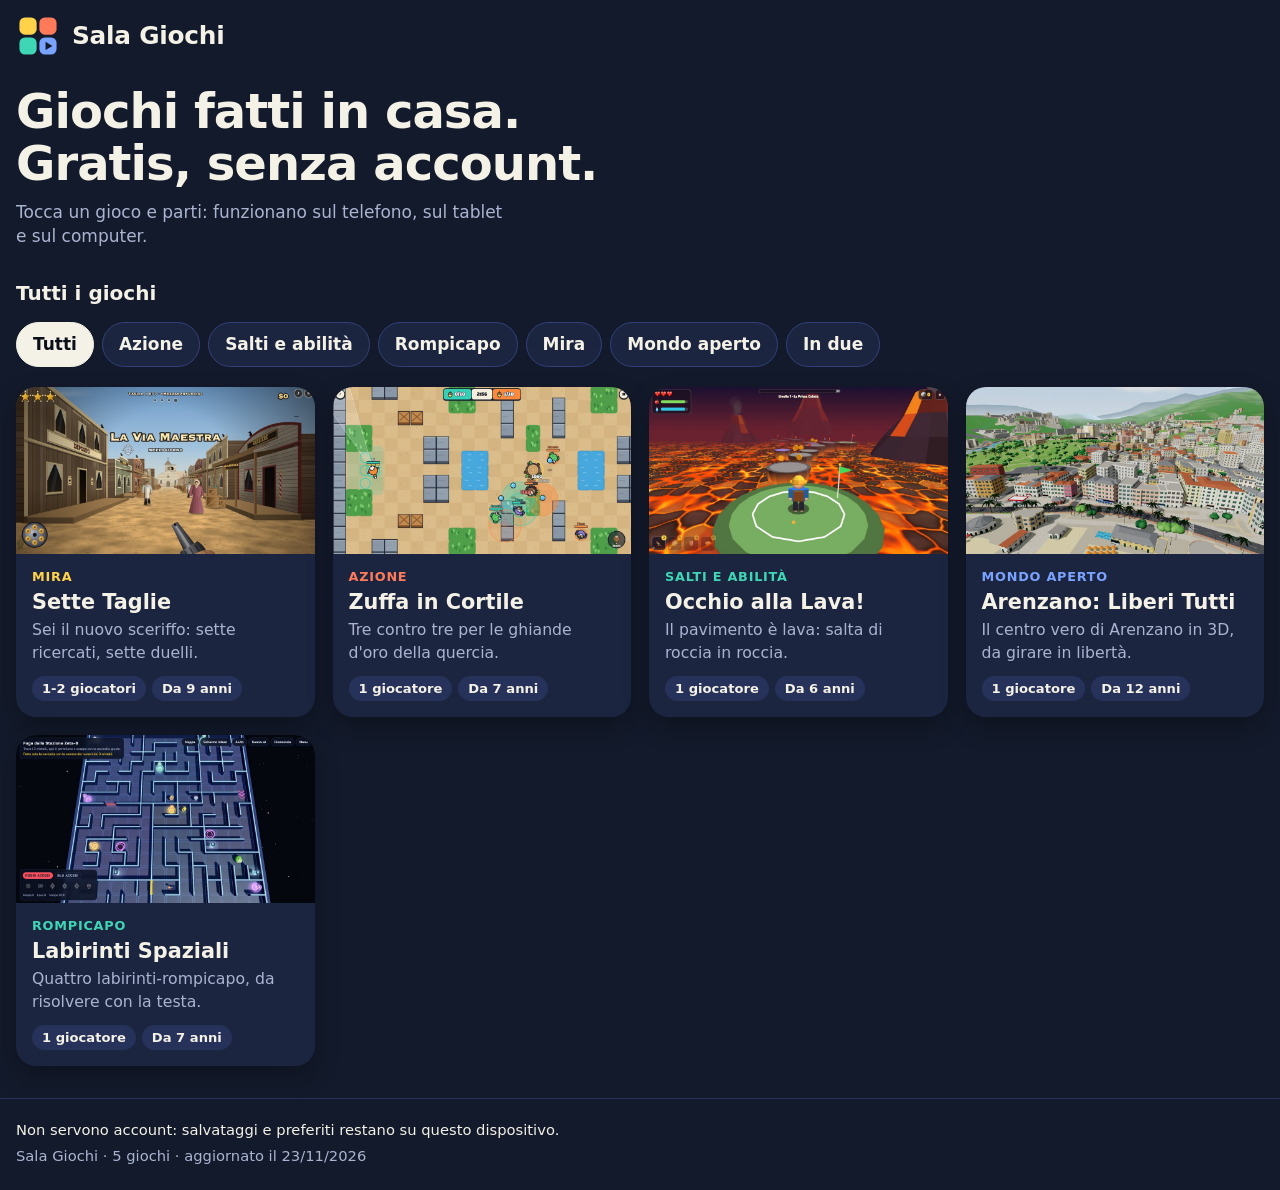
==== index.html @ 69c0499d "Labirinti Spaziali: quarto labirinto, Il Labirinto delle Sei Porte" ====
<!doctype html>
<html lang="it">
<head>
<meta charset="utf-8">
<meta name="viewport" content="width=device-width,initial-scale=1,viewport-fit=cover">
<title>Sala Giochi: giochi gratis da giocare subito</title>
<meta name="description" content="Giochi originali da giocare subito, dal telefono o dal computer. Gratis, senza account e senza scaricare niente.">
<meta name="theme-color" content="#131a2b">
<link rel="manifest" href="app.webmanifest">
<link rel="icon" href="icone/icona.svg" type="image/svg+xml">
<link rel="apple-touch-icon" href="icone/icona-180.png">
<meta name="mobile-web-app-capable" content="yes">
<meta name="apple-mobile-web-app-capable" content="yes">
<meta name="apple-mobile-web-app-title" content="Sala Giochi">
<meta name="apple-mobile-web-app-status-bar-style" content="black-translucent">
<meta property="og:type" content="website">
<meta property="og:title" content="Sala Giochi">
<meta property="og:description" content="Giochi originali da giocare subito, dal telefono o dal computer. Gratis, senza account e senza scaricare niente.">
<meta property="og:url" content="https://ienajd.github.io/sala-giochi/">
<meta property="og:image" content="https://ienajd.github.io/sala-giochi/icone/anteprima.jpg">
<link rel="stylesheet" href="stile.css">
</head>
<body>

<header class="testa">
  <a class="marchio" href="./" aria-label="Sala Giochi, pagina iniziale">
    <svg viewBox="0 0 64 64" width="44" height="44" aria-hidden="true">
      <rect x="5" y="5" width="25" height="25" rx="8" fill="#ffd24a"/>
      <rect x="34" y="5" width="25" height="25" rx="8" fill="#ff7a59"/>
      <rect x="5" y="34" width="25" height="25" rx="8" fill="#3ed6b5"/>
      <rect x="34" y="34" width="25" height="25" rx="8" fill="#7aa2ff"/>
      <path d="M43 40.5v12l10-6z" fill="#131a2b"/>
    </svg>
    <span class="nome">Sala Giochi</span>
  </a>
  <button class="installa" id="installa" type="button" hidden>Installa</button>
</header>

<main>
  <section class="apertura">
    <h1>Giochi fatti in casa. Gratis, senza account.</h1>
    <p>Tocca un gioco e parti: funzionano sul telefono, sul tablet e sul computer.</p>
  </section>

  <aside class="consiglio" id="consiglio-ios" hidden>
    <p><strong>Vuoi l'icona sul telefono?</strong> Tocca <span class="tasto-ios" aria-label="Condividi">
      <svg viewBox="0 0 24 24" width="16" height="16" aria-hidden="true"><path d="M12 3v12M8 7l4-4 4 4M6 11H5a1 1 0 0 0-1 1v8a1 1 0 0 0 1 1h14a1 1 0 0 0 1-1v-8a1 1 0 0 0-1-1h-1" fill="none" stroke="currentColor" stroke-width="2" stroke-linecap="round" stroke-linejoin="round"/></svg>
    </span> e poi «Aggiungi alla schermata Home».</p>
    <button type="button" id="consiglio-chiudi" aria-label="Chiudi il consiglio">✕</button>
  </aside>

  <section class="recenti" id="recenti" hidden aria-labelledby="recenti-tit">
    <h2 id="recenti-tit">Continua a giocare</h2>
    <div class="striscia" id="recenti-lista"></div>
  </section>

  <section aria-labelledby="tutti-tit">
    <h2 id="tutti-tit">Tutti i giochi</h2>
    <div class="filtri" id="filtri" role="group" aria-label="Filtra per tipo di gioco"></div>
    <div class="griglia" id="griglia">
      <a class="carta" href="giochi/sette-taglie/" data-id="sette-taglie" data-cat="mira">
        <span class="cop"><img src="giochi/sette-taglie/copertina.jpg" alt="" width="960" height="540" loading="lazy"><span class="pref" aria-hidden="true"><svg viewBox="0 0 24 24" width="18" height="18"><path fill="currentColor" d="M12 20.5s-7.5-4.6-7.5-10.2A4.3 4.3 0 0 1 12 7.6a4.3 4.3 0 0 1 7.5 2.7c0 5.6-7.5 10.2-7.5 10.2z"/></svg></span></span>
        <span class="corpo"><span class="cat">Mira</span><strong class="tit">Sette Taglie</strong><span class="breve">Sei il nuovo sceriffo: sette ricercati, sette duelli.</span><span class="segni"><span>1-2 giocatori</span><span>Da 9 anni</span></span></span>
      </a>
      <a class="carta" href="giochi/zuffa-in-cortile/" data-id="zuffa-in-cortile" data-cat="azione">
        <span class="cop"><img src="giochi/zuffa-in-cortile/copertina.jpg" alt="" width="960" height="540" loading="lazy"><span class="pref" aria-hidden="true"><svg viewBox="0 0 24 24" width="18" height="18"><path fill="currentColor" d="M12 20.5s-7.5-4.6-7.5-10.2A4.3 4.3 0 0 1 12 7.6a4.3 4.3 0 0 1 7.5 2.7c0 5.6-7.5 10.2-7.5 10.2z"/></svg></span></span>
        <span class="corpo"><span class="cat">Azione</span><strong class="tit">Zuffa in Cortile</strong><span class="breve">Tre contro tre per le ghiande d&#x27;oro della quercia.</span><span class="segni"><span>1 giocatore</span><span>Da 7 anni</span></span></span>
      </a>
      <a class="carta" href="giochi/occhio-alla-lava/" data-id="occhio-alla-lava" data-cat="abilita">
        <span class="cop"><img src="giochi/occhio-alla-lava/copertina.jpg" alt="" width="960" height="540" loading="lazy"><span class="pref" aria-hidden="true"><svg viewBox="0 0 24 24" width="18" height="18"><path fill="currentColor" d="M12 20.5s-7.5-4.6-7.5-10.2A4.3 4.3 0 0 1 12 7.6a4.3 4.3 0 0 1 7.5 2.7c0 5.6-7.5 10.2-7.5 10.2z"/></svg></span></span>
        <span class="corpo"><span class="cat">Salti e abilità</span><strong class="tit">Occhio alla Lava!</strong><span class="breve">Il pavimento è lava: salta di roccia in roccia.</span><span class="segni"><span>1 giocatore</span><span>Da 6 anni</span></span></span>
      </a>
      <a class="carta" href="giochi/arenzano-liberi-tutti/" data-id="arenzano-liberi-tutti" data-cat="mondo-aperto">
        <span class="cop"><img src="giochi/arenzano-liberi-tutti/copertina.jpg" alt="" width="960" height="540" loading="lazy"><span class="pref" aria-hidden="true"><svg viewBox="0 0 24 24" width="18" height="18"><path fill="currentColor" d="M12 20.5s-7.5-4.6-7.5-10.2A4.3 4.3 0 0 1 12 7.6a4.3 4.3 0 0 1 7.5 2.7c0 5.6-7.5 10.2-7.5 10.2z"/></svg></span></span>
        <span class="corpo"><span class="cat">Mondo aperto</span><strong class="tit">Arenzano: Liberi Tutti</strong><span class="breve">Il centro vero di Arenzano in 3D, da girare in libertà.</span><span class="segni"><span>1 giocatore</span><span>Da 12 anni</span></span></span>
      </a>
      <a class="carta" href="giochi/labirinti-spaziali/" data-id="labirinti-spaziali" data-cat="rompicapo">
        <span class="cop"><img src="giochi/labirinti-spaziali/copertina.jpg" alt="" width="960" height="540" loading="lazy"><span class="pref" aria-hidden="true"><svg viewBox="0 0 24 24" width="18" height="18"><path fill="currentColor" d="M12 20.5s-7.5-4.6-7.5-10.2A4.3 4.3 0 0 1 12 7.6a4.3 4.3 0 0 1 7.5 2.7c0 5.6-7.5 10.2-7.5 10.2z"/></svg></span></span>
        <span class="corpo"><span class="cat">Rompicapo</span><strong class="tit">Labirinti Spaziali</strong><span class="breve">Quattro labirinti-rompicapo, da risolvere con la testa.</span><span class="segni"><span>1 giocatore</span><span>Da 7 anni</span></span></span>
      </a>
    </div>
    <p class="vuoto" id="vuoto" hidden>Qui non c'è ancora niente. Prova un altro tipo di gioco.</p>
  </section>
</main>

<footer class="piede">
  <p>Non servono account: salvataggi e preferiti restano su questo dispositivo.</p>
  <p class="tenue">Sala Giochi · 5 giochi · aggiornato il 23/11/2026</p>
</footer>

<dialog class="scheda" id="scheda" aria-labelledby="s-tit">
  <div class="s-cop">
    <img id="s-img" alt="" width="960" height="540">
    <button type="button" class="s-chiudi" id="s-chiudi" aria-label="Chiudi">✕</button>
  </div>
  <div class="s-corpo">
    <p class="cat" id="s-cat"></p>
    <h2 id="s-tit"></h2>
    <ul class="segni" id="s-segni"></ul>
    <p id="s-desc"></p>
    <h3>Come si gioca</h3>
    <ol id="s-come"></ol>
    <p class="nota" id="s-nota" hidden></p>
  </div>
  <div class="s-azioni">
    <a class="gioca" id="s-gioca" href="#">Gioca</a>
    <button type="button" class="tondo" id="s-cuore" aria-pressed="false" aria-label="Aggiungi ai preferiti">
      <svg viewBox="0 0 24 24" width="24" height="24" aria-hidden="true"><path d="M12 20.5s-7.5-4.6-7.5-10.2A4.3 4.3 0 0 1 12 7.6a4.3 4.3 0 0 1 7.5 2.7c0 5.6-7.5 10.2-7.5 10.2z" stroke="currentColor" stroke-width="2" stroke-linejoin="round"/></svg>
    </button>
    <button type="button" class="tondo" id="s-condividi" aria-label="Condividi il gioco">
      <svg viewBox="0 0 24 24" width="24" height="24" aria-hidden="true"><path d="M12 3v12M8 7l4-4 4 4M6 11H5a1 1 0 0 0-1 1v8a1 1 0 0 0 1 1h14a1 1 0 0 0 1-1v-8a1 1 0 0 0-1-1h-1" fill="none" stroke="currentColor" stroke-width="2" stroke-linecap="round" stroke-linejoin="round"/></svg>
    </button>
  </div>
</dialog>

<div class="avviso" id="avviso" role="status" hidden></div>

<script id="dati" type="application/json">{"categorie": [{"id": "azione", "nome": "Azione"}, {"id": "abilita", "nome": "Salti e abilità"}, {"id": "rompicapo", "nome": "Rompicapo"}, {"id": "mira", "nome": "Mira"}, {"id": "mondo-aperto", "nome": "Mondo aperto"}], "giochi": [{"id": "sette-taglie", "titolo": "Sette Taglie", "categoria": "mira", "categoriaNome": "Mira", "breve": "Sei il nuovo sceriffo: sette ricercati, sette duelli.", "descrizione": "Sei il nuovo sceriffo di Valpolvere. Sette ricercati in sette posti diversi: la via maestra, il saloon, il camposanto, la banca, un treno in corsa, la miniera e il paese sotto il temporale. In fondo a ogni via c'è il duello, e ogni ricercato ha il suo trucco. Con le taglie fai la spesa all'emporio.", "come": ["Mira e spara: nel tamburo ci sono sei colpi, poi si ricarica.", "Il cerchio sopra un bandito è il tempo che gli resta per spararti.", "Mani alzate vuol dire cittadino: non sparare.", "Nel duello aspetta la campana. Se colpisci la mano con la pistola lo prendi vivo e incassi la taglia intera."], "segni": ["1-2 giocatori", "Da 9 anni", "Sfida a due sullo stesso telefono", "Telefono in orizzontale", "Tocco", "Mouse"], "nota": "", "inDue": true, "pagina": "giochi/sette-taglie/", "copertina": "giochi/sette-taglie/copertina.jpg"}, {"id": "zuffa-in-cortile", "titolo": "Zuffa in Cortile", "categoria": "azione", "categoriaNome": "Azione", "breve": "Tre contro tre per le ghiande d'oro della quercia.", "descrizione": "Scegli tra volpe, riccio, rana e gufo e scendi in cortile. La quercia al centro sputa ghiande d'oro: vince la squadra che ne tiene 10 per 15 secondi. Chi va al tappeto le perde tutte.", "come": ["Raccogli le ghiande d'oro e resta in piedi: se vai al tappeto le perdi tutte.", "Hai tre colpi che si ricaricano e una mossa speciale.", "Nell'erba alta gli avversari non ti vedono."], "segni": ["1 giocatore", "Da 7 anni", "Tocco", "Tastiera e mouse"], "nota": "", "inDue": false, "pagina": "giochi/zuffa-in-cortile/", "copertina": "giochi/zuffa-in-cortile/copertina.jpg"}, {"id": "occhio-alla-lava", "titolo": "Occhio alla Lava!", "categoria": "abilita", "categoriaNome": "Salti e abilità", "breve": "Il pavimento è lava: salta di roccia in roccia.", "descrizione": "Il pavimento è lava e l'unica strada sono le rocce: ferme, mobili e che franano. Schiva i vulcani che eruttano, trova la chiave, apri la cassaforte e raggiungi il portone del livello dopo. Con le monete fai la spesa in bottega: molle, scudo, calamita, cappelli.", "come": ["Salta sulle rocce senza toccare la lava: hai 3 cuori.", "Mangia e bevi lungo la strada per non restare senza forze.", "Prendi la chiave, apri la cassaforte e arriva al portone.", "Un anello ti mostra dove atterri: bianco sulla roccia, rosso sulla lava."], "segni": ["1 giocatore", "Da 6 anni", "Tocco", "Tastiera"], "nota": "", "inDue": false, "pagina": "giochi/occhio-alla-lava/", "copertina": "giochi/occhio-alla-lava/copertina.jpg"}, {"id": "arenzano-liberi-tutti", "titolo": "Arenzano: Liberi Tutti", "categoria": "mondo-aperto", "categoriaNome": "Mondo aperto", "breve": "Il centro vero di Arenzano in 3D, da girare in libertà.", "descrizione": "Un gioco di strada nel centro vero di Arenzano: palazzi, vie con il loro nome, negozi, stazione, lungomare e porto presi da dati reali. Passeggi, compri, ti alleni in palestra, fai consegne. Oppure ti metti nei guai e scappi dai carabinieri. In treno si va a Cogoleto e a Genova.", "come": ["Gira per la città a piedi, in auto o in scooter.", "Entra nei negozi e nei luoghi con l'insegna per vedere cosa si può fare.", "Se ti metti nei guai salgono le stelle e arrivano i carabinieri.", "Lo scopo, per chi ne vuole uno: comprare casa in agenzia."], "segni": ["1 giocatore", "Da 12 anni", "Telefono in orizzontale", "Tocco", "Tastiera e mouse"], "nota": "Grafica in 3D: serve un telefono, un tablet o un computer recente e la connessione al primo avvio.", "inDue": false, "pagina": "giochi/arenzano-liberi-tutti/", "copertina": "giochi/arenzano-liberi-tutti/copertina.jpg"}, {"id": "labirinti-spaziali", "titolo": "Labirinti Spaziali", "categoria": "rompicapo", "categoriaNome": "Rompicapo", "breve": "Quattro labirinti-rompicapo, da risolvere con la testa.", "descrizione": "Tre missioni nello spazio in 3D (la fuga dalla Stazione Zeta-8, il pianeta ghiacciato Kryos e il Labirinto del Tempo) e un quarto labirinto disegnato a matita su un foglio: il Labirinto delle Sei Porte. Non basta trovare l'uscita: ci sono teletrasporti, leve, laser, laghi di ghiaccio su cui si scivola, cabine che portano nel passato e nel futuro, porte che si aprono con un indovinello, gallerie e portali. Ogni labirinto ha il suo enigma.", "come": ["Muoviti nel labirinto e raccogli quello che trovi: finisce nello zaino.", "Usa teletrasporti, leve e cabine del tempo quando ci sei sopra.", "Nel Labirinto delle Sei Porte spingi contro una porta: ti fa un indovinello.", "Guarda la mappa per capire dove sei e cosa ti manca.", "Leggi bene gli indizi: servono per l'enigma di ogni labirinto."], "segni": ["1 giocatore", "Da 7 anni", "Tocco", "Tastiera"], "nota": "", "inDue": false, "pagina": "giochi/labirinti-spaziali/", "copertina": "giochi/labirinti-spaziali/copertina.jpg"}]}</script>
<script src="catalogo.js" defer></script>
</body>
</html>
---- stile.css ----
/* Catalogo dei giochi. Una colonna sul telefono, fino a quattro sul computer.
   I colori stanno tutti qui sotto: per cambiare aspetto basta toccare queste righe. */
:root{
  --sfondo:#131a2b; --piano:#1c2540; --piano2:#27325a; --bordo:#33407a;
  --testo:#f4f1e6; --tenue:#aab4d1; --inchiostro:#0b0f1a;
  --giallo:#ffd24a; --corallo:#ff7a59; --menta:#3ed6b5; --azzurro:#7aa2ff;
  --tondo:ui-rounded,"SF Pro Rounded","Arial Rounded MT Bold","Nunito",system-ui,-apple-system,"Segoe UI",Roboto,sans-serif;
  --lato:max(16px,env(safe-area-inset-left,0px));
  --latod:max(16px,env(safe-area-inset-right,0px));
  color-scheme:dark;
}
*{box-sizing:border-box}
[hidden]{display:none!important}
html{-webkit-text-size-adjust:100%}
body{margin:0;background:var(--sfondo);color:var(--testo);font-family:var(--tondo);font-size:17px;line-height:1.45;
  -webkit-tap-highlight-color:transparent;min-height:100vh;min-height:100dvh;display:flex;flex-direction:column}
main{flex:1;width:100%;max-width:1320px;margin:0 auto;padding:0 var(--latod) 32px var(--lato)}
h1,h2,h3,p{margin:0}
a{color:inherit}
button{font:inherit;color:inherit;cursor:pointer}
:focus-visible{outline:3px solid var(--giallo);outline-offset:3px}

/* ---------- testata ---------- */
.testa{display:flex;align-items:center;justify-content:space-between;gap:12px;width:100%;max-width:1320px;margin:0 auto;
  padding:calc(env(safe-area-inset-top,0px) + 14px) var(--latod) 10px var(--lato)}
.marchio{display:flex;align-items:center;gap:12px;text-decoration:none;min-width:0}
.marchio svg{flex:none}
.nome{font-size:1.55rem;font-weight:900;letter-spacing:-.01em;white-space:nowrap;overflow:hidden;text-overflow:ellipsis}
.installa{flex:none;border:0;border-radius:999px;background:var(--giallo);color:var(--inchiostro);font-weight:800;padding:10px 18px;min-height:44px}

.apertura{padding:18px 0 22px}
.apertura h1{font-size:clamp(1.7rem,6.4vw,3rem);font-weight:900;line-height:1.08;letter-spacing:-.02em;max-width:18ch;text-wrap:balance}
.apertura p{margin-top:10px;color:var(--tenue);max-width:46ch}

h2{font-size:1.25rem;font-weight:900;margin:8px 0 12px}

/* ---------- consiglio per l'iPhone ---------- */
.consiglio{display:flex;align-items:flex-start;gap:10px;background:var(--piano);border:1px solid var(--bordo);border-radius:16px;padding:12px 12px 12px 16px;margin-bottom:20px}
.consiglio p{flex:1;font-size:.95rem}
.consiglio button{flex:none;border:0;background:none;color:var(--tenue);width:36px;height:36px;border-radius:50%;font-size:1rem}
.tasto-ios{display:inline-flex;vertical-align:-3px;color:var(--azzurro)}

/* ---------- continua a giocare ---------- */
.recenti{margin-bottom:22px}
.striscia{display:flex;gap:12px;overflow-x:auto;scroll-snap-type:x proximity;padding-bottom:6px;margin:0 calc(-1*var(--latod)) 0 calc(-1*var(--lato));padding-left:var(--lato);padding-right:var(--latod);scrollbar-width:none}
.striscia::-webkit-scrollbar{display:none}
.mini{flex:none;width:168px;scroll-snap-align:start;text-decoration:none;display:flex;flex-direction:column;gap:6px}
.mini img{width:100%;height:auto;aspect-ratio:16/9;object-fit:cover;border-radius:12px;background:var(--piano2);display:block}
.mini span{font-weight:800;font-size:.95rem;line-height:1.2}

/* ---------- filtri ---------- */
.filtri{display:flex;gap:8px;overflow-x:auto;margin:0 calc(-1*var(--latod)) 16px calc(-1*var(--lato));padding:2px var(--latod) 4px var(--lato);scrollbar-width:none}
.filtri::-webkit-scrollbar{display:none}
.filtri button{flex:none;border:1px solid var(--bordo);background:var(--piano);border-radius:999px;padding:9px 16px;min-height:42px;font-weight:700;white-space:nowrap}
.filtri button[aria-pressed="true"]{background:var(--testo);border-color:var(--testo);color:var(--inchiostro)}

/* ---------- griglia dei giochi ---------- */
.griglia{display:grid;gap:18px;grid-template-columns:repeat(auto-fill,minmax(min(100%,290px),1fr))}
.carta{display:flex;flex-direction:column;text-decoration:none;background:var(--piano);border-radius:20px;overflow:hidden;
  box-shadow:0 2px 0 rgba(255,255,255,.04) inset,0 10px 24px rgba(0,0,0,.28);transition:transform .15s ease,box-shadow .15s ease}
.carta:active{transform:scale(.985)}
@media (hover:hover){.carta:hover{transform:translateY(-4px);box-shadow:0 2px 0 rgba(255,255,255,.06) inset,0 18px 34px rgba(0,0,0,.4)}}
.cop{position:relative;display:block;background:var(--piano2)}
.cop img{display:block;width:100%;height:auto;aspect-ratio:16/9;object-fit:cover}
.nuovo{position:absolute;left:12px;top:12px;background:var(--giallo);color:var(--inchiostro);font-weight:900;font-size:.78rem;letter-spacing:.04em;text-transform:uppercase;border-radius:999px;padding:4px 10px}
.pref{position:absolute;right:12px;top:12px;width:32px;height:32px;border-radius:50%;background:rgba(11,15,26,.72);color:var(--corallo);display:none;align-items:center;justify-content:center}
.carta.preferito .pref{display:flex}
.corpo{display:flex;flex-direction:column;gap:4px;padding:14px 16px 16px}
.cat{font-size:.8rem;font-weight:800;letter-spacing:.06em;text-transform:uppercase;color:var(--menta)}
.carta[data-cat="azione"] .cat,.scheda[data-cat="azione"] .cat{color:var(--corallo)}
.carta[data-cat="mira"] .cat,.scheda[data-cat="mira"] .cat{color:var(--giallo)}
.carta[data-cat="mondo-aperto"] .cat,.scheda[data-cat="mondo-aperto"] .cat{color:var(--azzurro)}
.tit{font-size:1.3rem;font-weight:900;line-height:1.15}
.breve{color:var(--tenue);font-size:.98rem}
.segni{display:flex;flex-wrap:wrap;gap:6px;margin:8px 0 0;padding:0;list-style:none}
.segni>*{background:var(--piano2);border-radius:999px;padding:3px 10px;font-size:.82rem;font-weight:700;color:var(--testo)}
.vuoto{color:var(--tenue);padding:28px 0}

/* ---------- piede ---------- */
.piede{width:100%;max-width:1320px;margin:0 auto;padding:20px var(--latod) calc(env(safe-area-inset-bottom,0px) + 24px) var(--lato);border-top:1px solid var(--piano2);font-size:.92rem}
.tenue{color:var(--tenue)}
.piede .tenue{margin-top:4px}

/* ---------- scheda del gioco: sale dal basso sul telefono, al centro sul computer ---------- */
.scheda{border:0;padding:0;background:var(--piano);color:var(--testo);width:100%;max-width:100%;margin:auto 0 0;
  border-radius:24px 24px 0 0;max-height:92vh;max-height:92dvh;overflow:hidden;flex-direction:column}
.scheda[open]{display:flex;animation:sale .22s ease}
.scheda::backdrop{background:rgba(6,9,18,.72)}
@keyframes sale{from{transform:translateY(40px);opacity:0}to{transform:none;opacity:1}}
.s-cop{position:relative;flex:none;background:var(--piano2)}
.s-cop img{display:block;width:100%;height:auto;aspect-ratio:16/9;object-fit:cover;max-height:38vh}
.s-chiudi{position:absolute;right:12px;top:12px;width:44px;height:44px;border-radius:50%;border:0;background:rgba(11,15,26,.78);color:#fff;font-size:1.1rem}
.s-corpo{flex:1;overflow-y:auto;-webkit-overflow-scrolling:touch;padding:18px var(--latod) 8px var(--lato);overscroll-behavior:contain}
.s-corpo h2{font-size:1.7rem;margin:2px 0 0;line-height:1.1}
.s-corpo .segni{margin:10px 0 14px}
.s-corpo h3{font-size:1.02rem;font-weight:900;margin:18px 0 6px}
.s-corpo ol{margin:0;padding-left:1.3em;display:flex;flex-direction:column;gap:6px}
.nota{margin-top:16px;background:var(--piano2);border-radius:12px;padding:10px 14px;font-size:.93rem}
.s-azioni{flex:none;display:flex;gap:10px;align-items:center;padding:12px var(--latod) calc(env(safe-area-inset-bottom,0px) + 14px) var(--lato);border-top:1px solid var(--piano2)}
.gioca{flex:1;display:flex;align-items:center;justify-content:center;min-height:56px;border-radius:16px;background:var(--giallo);color:var(--inchiostro);
  font-weight:900;font-size:1.25rem;text-decoration:none;box-shadow:0 4px 0 #b88f1c}
.gioca:active{transform:translateY(3px);box-shadow:0 1px 0 #b88f1c}
.tondo{flex:none;width:56px;height:56px;border-radius:16px;border:1px solid var(--bordo);background:var(--piano2);display:flex;align-items:center;justify-content:center}
.tondo svg path{fill:none}
#s-cuore[aria-pressed="true"]{color:var(--corallo);border-color:var(--corallo)}
#s-cuore[aria-pressed="true"] svg path{fill:currentColor}

@media (min-width:720px){
  .scheda{margin:auto;max-width:640px;border-radius:24px;max-height:min(88vh,860px)}
  .s-corpo{padding-left:24px;padding-right:24px}
  .s-azioni{padding:14px 24px 18px}
}
/* telefono in orizzontale: copertina a sinistra, testo a destra, per non perdere metà schermo in altezza */
@media (max-height:480px) and (orientation:landscape){
  .scheda{width:100%;max-width:100%;height:100vh;height:100dvh;max-height:none;margin:0;border-radius:0;display:none;grid-template-columns:42% 1fr;grid-template-rows:1fr auto}
  .scheda[open]{display:grid}
  .s-cop{grid-row:1/3}
  .s-cop img{height:100%;max-height:none;aspect-ratio:auto}
  .s-chiudi{left:max(12px,env(safe-area-inset-left,0px));right:auto}
  .s-azioni{padding-bottom:calc(env(safe-area-inset-bottom,0px) + 10px)}
}

/* ---------- avviso breve in basso ---------- */
.avviso{position:fixed;left:50%;bottom:calc(env(safe-area-inset-bottom,0px) + 20px);transform:translateX(-50%);background:var(--testo);color:var(--inchiostro);
  font-weight:800;border-radius:999px;padding:10px 18px;z-index:10;box-shadow:0 8px 24px rgba(0,0,0,.4);max-width:calc(100% - 32px);text-align:center}

@media (prefers-reduced-motion:reduce){
  .carta,.gioca{transition:none}
  .scheda[open]{animation:none}
}
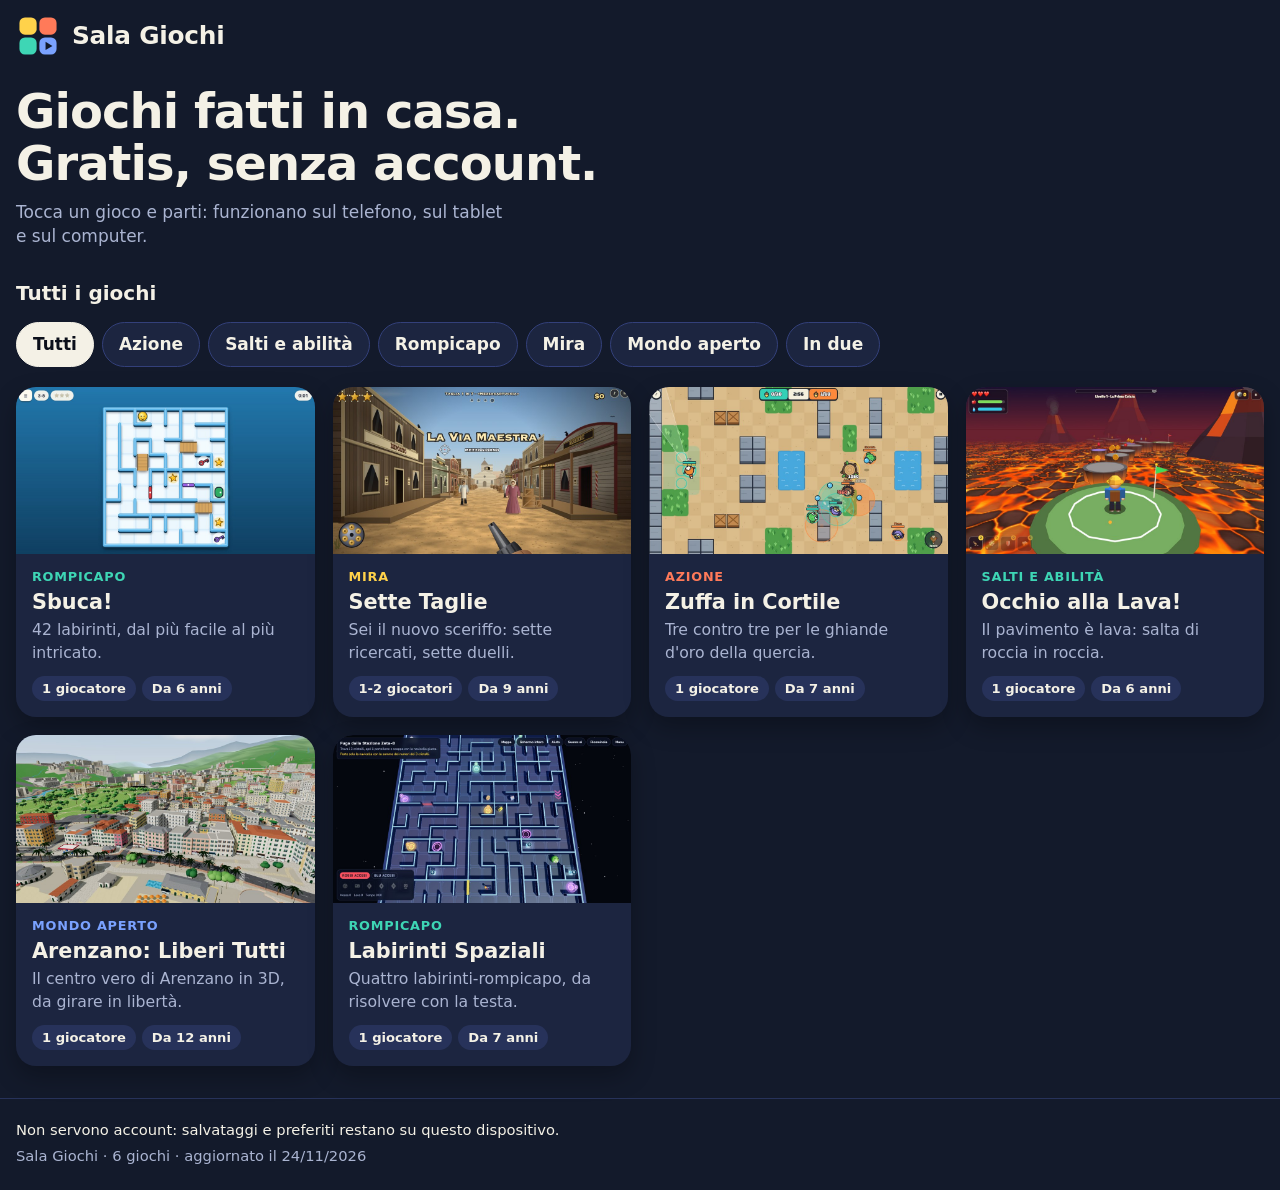
==== commit c8cf635a: "Nuovo gioco: Sbuca!" ====
--- a/index.html
+++ b/index.html
@@ -58,6 +58,10 @@
     <h2 id="tutti-tit">Tutti i giochi</h2>
     <div class="filtri" id="filtri" role="group" aria-label="Filtra per tipo di gioco"></div>
     <div class="griglia" id="griglia">
+      <a class="carta" href="giochi/sbuca/" data-id="sbuca" data-cat="rompicapo">
+        <span class="cop"><img src="giochi/sbuca/copertina.jpg" alt="" width="960" height="540" loading="lazy"><span class="pref" aria-hidden="true"><svg viewBox="0 0 24 24" width="18" height="18"><path fill="currentColor" d="M12 20.5s-7.5-4.6-7.5-10.2A4.3 4.3 0 0 1 12 7.6a4.3 4.3 0 0 1 7.5 2.7c0 5.6-7.5 10.2-7.5 10.2z"/></svg></span></span>
+        <span class="corpo"><span class="cat">Rompicapo</span><strong class="tit">Sbuca!</strong><span class="breve">42 labirinti, dal più facile al più intricato.</span><span class="segni"><span>1 giocatore</span><span>Da 6 anni</span></span></span>
+      </a>
       <a class="carta" href="giochi/sette-taglie/" data-id="sette-taglie" data-cat="mira">
         <span class="cop"><img src="giochi/sette-taglie/copertina.jpg" alt="" width="960" height="540" loading="lazy"><span class="pref" aria-hidden="true"><svg viewBox="0 0 24 24" width="18" height="18"><path fill="currentColor" d="M12 20.5s-7.5-4.6-7.5-10.2A4.3 4.3 0 0 1 12 7.6a4.3 4.3 0 0 1 7.5 2.7c0 5.6-7.5 10.2-7.5 10.2z"/></svg></span></span>
         <span class="corpo"><span class="cat">Mira</span><strong class="tit">Sette Taglie</strong><span class="breve">Sei il nuovo sceriffo: sette ricercati, sette duelli.</span><span class="segni"><span>1-2 giocatori</span><span>Da 9 anni</span></span></span>
@@ -85,7 +89,7 @@
 
 <footer class="piede">
   <p>Non servono account: salvataggi e preferiti restano su questo dispositivo.</p>
-  <p class="tenue">Sala Giochi · 5 giochi · aggiornato il 23/11/2026</p>
+  <p class="tenue">Sala Giochi · 6 giochi · aggiornato il 24/11/2026</p>
 </footer>
 
 <dialog class="scheda" id="scheda" aria-labelledby="s-tit">
@@ -115,7 +119,7 @@
 
 <div class="avviso" id="avviso" role="status" hidden></div>
 
-<script id="dati" type="application/json">{"categorie": [{"id": "azione", "nome": "Azione"}, {"id": "abilita", "nome": "Salti e abilità"}, {"id": "rompicapo", "nome": "Rompicapo"}, {"id": "mira", "nome": "Mira"}, {"id": "mondo-aperto", "nome": "Mondo aperto"}], "giochi": [{"id": "sette-taglie", "titolo": "Sette Taglie", "categoria": "mira", "categoriaNome": "Mira", "breve": "Sei il nuovo sceriffo: sette ricercati, sette duelli.", "descrizione": "Sei il nuovo sceriffo di Valpolvere. Sette ricercati in sette posti diversi: la via maestra, il saloon, il camposanto, la banca, un treno in corsa, la miniera e il paese sotto il temporale. In fondo a ogni via c'è il duello, e ogni ricercato ha il suo trucco. Con le taglie fai la spesa all'emporio.", "come": ["Mira e spara: nel tamburo ci sono sei colpi, poi si ricarica.", "Il cerchio sopra un bandito è il tempo che gli resta per spararti.", "Mani alzate vuol dire cittadino: non sparare.", "Nel duello aspetta la campana. Se colpisci la mano con la pistola lo prendi vivo e incassi la taglia intera."], "segni": ["1-2 giocatori", "Da 9 anni", "Sfida a due sullo stesso telefono", "Telefono in orizzontale", "Tocco", "Mouse"], "nota": "", "inDue": true, "pagina": "giochi/sette-taglie/", "copertina": "giochi/sette-taglie/copertina.jpg"}, {"id": "zuffa-in-cortile", "titolo": "Zuffa in Cortile", "categoria": "azione", "categoriaNome": "Azione", "breve": "Tre contro tre per le ghiande d'oro della quercia.", "descrizione": "Scegli tra volpe, riccio, rana e gufo e scendi in cortile. La quercia al centro sputa ghiande d'oro: vince la squadra che ne tiene 10 per 15 secondi. Chi va al tappeto le perde tutte.", "come": ["Raccogli le ghiande d'oro e resta in piedi: se vai al tappeto le perdi tutte.", "Hai tre colpi che si ricaricano e una mossa speciale.", "Nell'erba alta gli avversari non ti vedono."], "segni": ["1 giocatore", "Da 7 anni", "Tocco", "Tastiera e mouse"], "nota": "", "inDue": false, "pagina": "giochi/zuffa-in-cortile/", "copertina": "giochi/zuffa-in-cortile/copertina.jpg"}, {"id": "occhio-alla-lava", "titolo": "Occhio alla Lava!", "categoria": "abilita", "categoriaNome": "Salti e abilità", "breve": "Il pavimento è lava: salta di roccia in roccia.", "descrizione": "Il pavimento è lava e l'unica strada sono le rocce: ferme, mobili e che franano. Schiva i vulcani che eruttano, trova la chiave, apri la cassaforte e raggiungi il portone del livello dopo. Con le monete fai la spesa in bottega: molle, scudo, calamita, cappelli.", "come": ["Salta sulle rocce senza toccare la lava: hai 3 cuori.", "Mangia e bevi lungo la strada per non restare senza forze.", "Prendi la chiave, apri la cassaforte e arriva al portone.", "Un anello ti mostra dove atterri: bianco sulla roccia, rosso sulla lava."], "segni": ["1 giocatore", "Da 6 anni", "Tocco", "Tastiera"], "nota": "", "inDue": false, "pagina": "giochi/occhio-alla-lava/", "copertina": "giochi/occhio-alla-lava/copertina.jpg"}, {"id": "arenzano-liberi-tutti", "titolo": "Arenzano: Liberi Tutti", "categoria": "mondo-aperto", "categoriaNome": "Mondo aperto", "breve": "Il centro vero di Arenzano in 3D, da girare in libertà.", "descrizione": "Un gioco di strada nel centro vero di Arenzano: palazzi, vie con il loro nome, negozi, stazione, lungomare e porto presi da dati reali. Passeggi, compri, ti alleni in palestra, fai consegne. Oppure ti metti nei guai e scappi dai carabinieri. In treno si va a Cogoleto e a Genova.", "come": ["Gira per la città a piedi, in auto o in scooter.", "Entra nei negozi e nei luoghi con l'insegna per vedere cosa si può fare.", "Se ti metti nei guai salgono le stelle e arrivano i carabinieri.", "Lo scopo, per chi ne vuole uno: comprare casa in agenzia."], "segni": ["1 giocatore", "Da 12 anni", "Telefono in orizzontale", "Tocco", "Tastiera e mouse"], "nota": "Grafica in 3D: serve un telefono, un tablet o un computer recente e la connessione al primo avvio.", "inDue": false, "pagina": "giochi/arenzano-liberi-tutti/", "copertina": "giochi/arenzano-liberi-tutti/copertina.jpg"}, {"id": "labirinti-spaziali", "titolo": "Labirinti Spaziali", "categoria": "rompicapo", "categoriaNome": "Rompicapo", "breve": "Quattro labirinti-rompicapo, da risolvere con la testa.", "descrizione": "Tre missioni nello spazio in 3D (la fuga dalla Stazione Zeta-8, il pianeta ghiacciato Kryos e il Labirinto del Tempo) e un quarto labirinto disegnato a matita su un foglio: il Labirinto delle Sei Porte. Non basta trovare l'uscita: ci sono teletrasporti, leve, laser, laghi di ghiaccio su cui si scivola, cabine che portano nel passato e nel futuro, porte che si aprono con un indovinello, gallerie e portali. Ogni labirinto ha il suo enigma.", "come": ["Muoviti nel labirinto e raccogli quello che trovi: finisce nello zaino.", "Usa teletrasporti, leve e cabine del tempo quando ci sei sopra.", "Nel Labirinto delle Sei Porte spingi contro una porta: ti fa un indovinello.", "Guarda la mappa per capire dove sei e cosa ti manca.", "Leggi bene gli indizi: servono per l'enigma di ogni labirinto."], "segni": ["1 giocatore", "Da 7 anni", "Tocco", "Tastiera"], "nota": "", "inDue": false, "pagina": "giochi/labirinti-spaziali/", "copertina": "giochi/labirinti-spaziali/copertina.jpg"}]}</script>
+<script id="dati" type="application/json">{"categorie": [{"id": "azione", "nome": "Azione"}, {"id": "abilita", "nome": "Salti e abilità"}, {"id": "rompicapo", "nome": "Rompicapo"}, {"id": "mira", "nome": "Mira"}, {"id": "mondo-aperto", "nome": "Mondo aperto"}], "giochi": [{"id": "sbuca", "titolo": "Sbuca!", "categoria": "rompicapo", "categoriaNome": "Rompicapo", "breve": "42 labirinti, dal più facile al più intricato.", "descrizione": "Porta la faccina fuori dal labirinto. Si comincia con quattro caselle e si arriva a labirinti a più piani: ogni mondo aggiunge una cosa nuova. Prima le chiavi colorate, poi le strade che passano una sopra l'altra, i portali, i buchi neri che si aprono e si chiudono, gli ascensori. In ogni livello ci sono tre stelline da prendere, e il gran finale ha sei porte e tre indizi per capire qual è quella buona.", "come": ["Appoggia un dito e trascinalo dove vuoi andare, oppure usa le frecce.", "Arriva alla porta verde. Le tre stelline non sono obbligatorie, ma valgono punti.", "Ogni porta colorata vuole la chiave del suo colore, e puoi portarne una sola alla volta.", "Il tuo nome, le stelline e i punti restano salvati: puoi riprendere quando vuoi."], "segni": ["1 giocatore", "Da 6 anni", "Più giocatori a turno, ognuno con il suo nome e la sua classifica", "Tocco", "Tastiera"], "nota": "", "inDue": false, "pagina": "giochi/sbuca/", "copertina": "giochi/sbuca/copertina.jpg"}, {"id": "sette-taglie", "titolo": "Sette Taglie", "categoria": "mira", "categoriaNome": "Mira", "breve": "Sei il nuovo sceriffo: sette ricercati, sette duelli.", "descrizione": "Sei il nuovo sceriffo di Valpolvere. Sette ricercati in sette posti diversi: la via maestra, il saloon, il camposanto, la banca, un treno in corsa, la miniera e il paese sotto il temporale. In fondo a ogni via c'è il duello, e ogni ricercato ha il suo trucco. Con le taglie fai la spesa all'emporio.", "come": ["Mira e spara: nel tamburo ci sono sei colpi, poi si ricarica.", "Il cerchio sopra un bandito è il tempo che gli resta per spararti.", "Mani alzate vuol dire cittadino: non sparare.", "Nel duello aspetta la campana. Se colpisci la mano con la pistola lo prendi vivo e incassi la taglia intera."], "segni": ["1-2 giocatori", "Da 9 anni", "Sfida a due sullo stesso telefono", "Telefono in orizzontale", "Tocco", "Mouse"], "nota": "", "inDue": true, "pagina": "giochi/sette-taglie/", "copertina": "giochi/sette-taglie/copertina.jpg"}, {"id": "zuffa-in-cortile", "titolo": "Zuffa in Cortile", "categoria": "azione", "categoriaNome": "Azione", "breve": "Tre contro tre per le ghiande d'oro della quercia.", "descrizione": "Scegli tra volpe, riccio, rana e gufo e scendi in cortile. La quercia al centro sputa ghiande d'oro: vince la squadra che ne tiene 10 per 15 secondi. Chi va al tappeto le perde tutte.", "come": ["Raccogli le ghiande d'oro e resta in piedi: se vai al tappeto le perdi tutte.", "Hai tre colpi che si ricaricano e una mossa speciale.", "Nell'erba alta gli avversari non ti vedono."], "segni": ["1 giocatore", "Da 7 anni", "Tocco", "Tastiera e mouse"], "nota": "", "inDue": false, "pagina": "giochi/zuffa-in-cortile/", "copertina": "giochi/zuffa-in-cortile/copertina.jpg"}, {"id": "occhio-alla-lava", "titolo": "Occhio alla Lava!", "categoria": "abilita", "categoriaNome": "Salti e abilità", "breve": "Il pavimento è lava: salta di roccia in roccia.", "descrizione": "Il pavimento è lava e l'unica strada sono le rocce: ferme, mobili e che franano. Schiva i vulcani che eruttano, trova la chiave, apri la cassaforte e raggiungi il portone del livello dopo. Con le monete fai la spesa in bottega: molle, scudo, calamita, cappelli.", "come": ["Salta sulle rocce senza toccare la lava: hai 3 cuori.", "Mangia e bevi lungo la strada per non restare senza forze.", "Prendi la chiave, apri la cassaforte e arriva al portone.", "Un anello ti mostra dove atterri: bianco sulla roccia, rosso sulla lava."], "segni": ["1 giocatore", "Da 6 anni", "Tocco", "Tastiera"], "nota": "", "inDue": false, "pagina": "giochi/occhio-alla-lava/", "copertina": "giochi/occhio-alla-lava/copertina.jpg"}, {"id": "arenzano-liberi-tutti", "titolo": "Arenzano: Liberi Tutti", "categoria": "mondo-aperto", "categoriaNome": "Mondo aperto", "breve": "Il centro vero di Arenzano in 3D, da girare in libertà.", "descrizione": "Un gioco di strada nel centro vero di Arenzano: palazzi, vie con il loro nome, negozi, stazione, lungomare e porto presi da dati reali. Passeggi, compri, ti alleni in palestra, fai consegne. Oppure ti metti nei guai e scappi dai carabinieri. In treno si va a Cogoleto e a Genova.", "come": ["Gira per la città a piedi, in auto o in scooter.", "Entra nei negozi e nei luoghi con l'insegna per vedere cosa si può fare.", "Se ti metti nei guai salgono le stelle e arrivano i carabinieri.", "Lo scopo, per chi ne vuole uno: comprare casa in agenzia."], "segni": ["1 giocatore", "Da 12 anni", "Telefono in orizzontale", "Tocco", "Tastiera e mouse"], "nota": "Grafica in 3D: serve un telefono, un tablet o un computer recente e la connessione al primo avvio.", "inDue": false, "pagina": "giochi/arenzano-liberi-tutti/", "copertina": "giochi/arenzano-liberi-tutti/copertina.jpg"}, {"id": "labirinti-spaziali", "titolo": "Labirinti Spaziali", "categoria": "rompicapo", "categoriaNome": "Rompicapo", "breve": "Quattro labirinti-rompicapo, da risolvere con la testa.", "descrizione": "Tre missioni nello spazio in 3D (la fuga dalla Stazione Zeta-8, il pianeta ghiacciato Kryos e il Labirinto del Tempo) e un quarto labirinto disegnato a matita su un foglio: il Labirinto delle Sei Porte. Non basta trovare l'uscita: ci sono teletrasporti, leve, laser, laghi di ghiaccio su cui si scivola, cabine che portano nel passato e nel futuro, porte che si aprono con un indovinello, gallerie e portali. Ogni labirinto ha il suo enigma.", "come": ["Muoviti nel labirinto e raccogli quello che trovi: finisce nello zaino.", "Usa teletrasporti, leve e cabine del tempo quando ci sei sopra.", "Nel Labirinto delle Sei Porte spingi contro una porta: ti fa un indovinello.", "Guarda la mappa per capire dove sei e cosa ti manca.", "Leggi bene gli indizi: servono per l'enigma di ogni labirinto."], "segni": ["1 giocatore", "Da 7 anni", "Tocco", "Tastiera"], "nota": "", "inDue": false, "pagina": "giochi/labirinti-spaziali/", "copertina": "giochi/labirinti-spaziali/copertina.jpg"}]}</script>
 <script src="catalogo.js" defer></script>
 </body>
 </html>
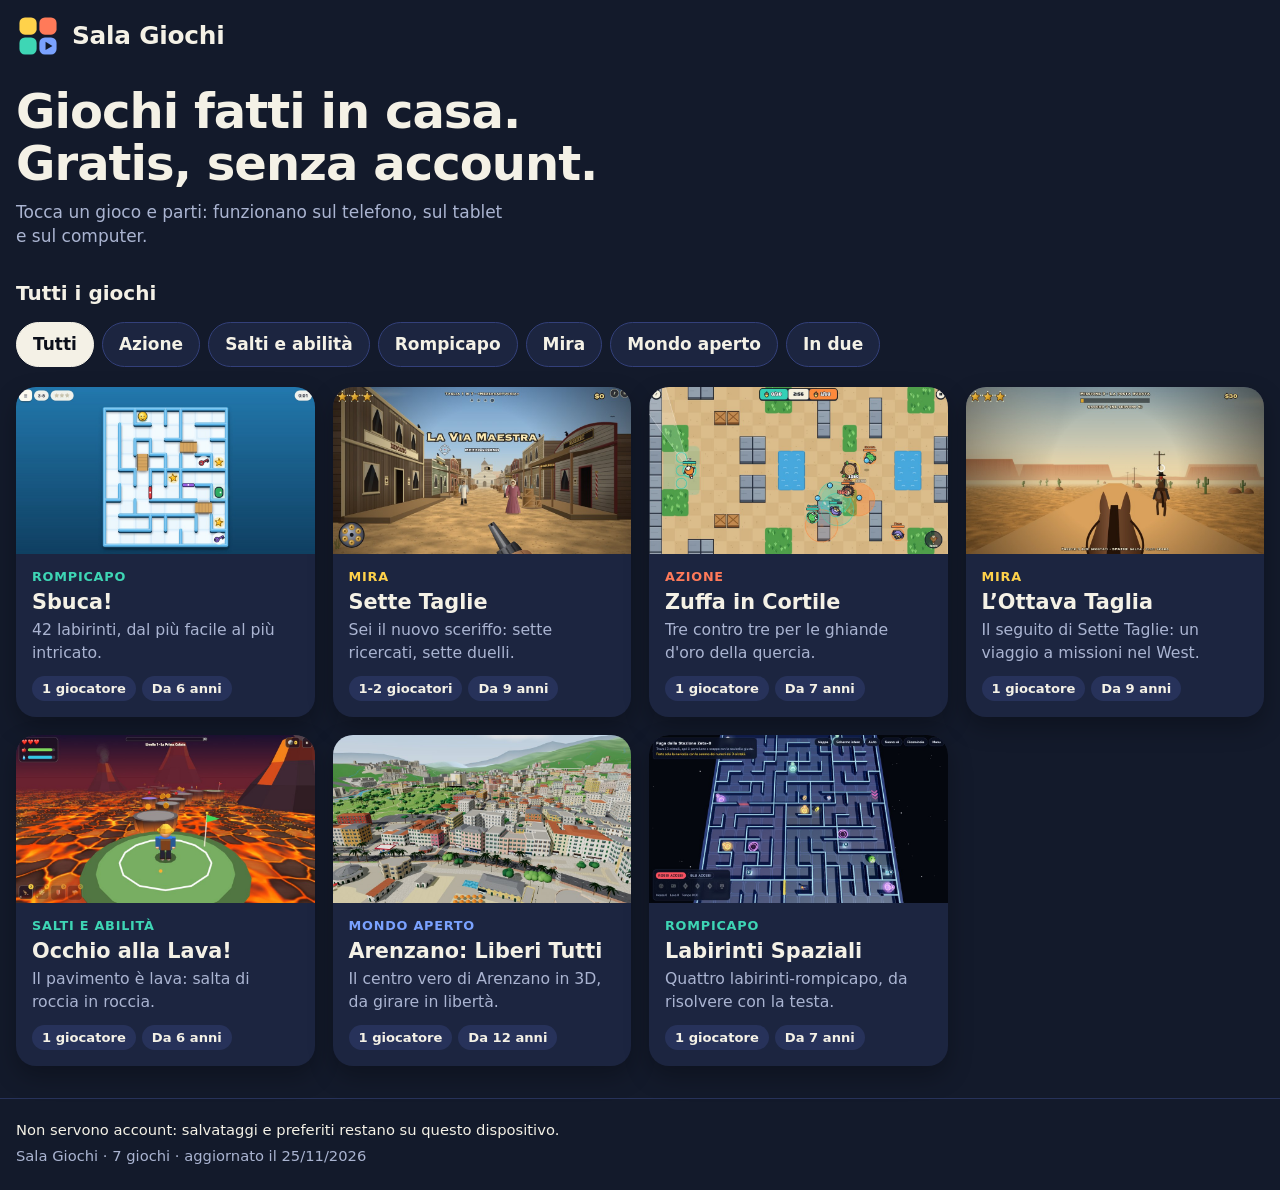
==== commit 211c14f3: "Nuovo gioco: L'Ottava Taglia" ====
--- a/index.html
+++ b/index.html
@@ -70,6 +70,10 @@
         <span class="cop"><img src="giochi/zuffa-in-cortile/copertina.jpg" alt="" width="960" height="540" loading="lazy"><span class="pref" aria-hidden="true"><svg viewBox="0 0 24 24" width="18" height="18"><path fill="currentColor" d="M12 20.5s-7.5-4.6-7.5-10.2A4.3 4.3 0 0 1 12 7.6a4.3 4.3 0 0 1 7.5 2.7c0 5.6-7.5 10.2-7.5 10.2z"/></svg></span></span>
         <span class="corpo"><span class="cat">Azione</span><strong class="tit">Zuffa in Cortile</strong><span class="breve">Tre contro tre per le ghiande d&#x27;oro della quercia.</span><span class="segni"><span>1 giocatore</span><span>Da 7 anni</span></span></span>
       </a>
+      <a class="carta" href="giochi/ottava-taglia/" data-id="ottava-taglia" data-cat="mira">
+        <span class="cop"><img src="giochi/ottava-taglia/copertina.jpg" alt="" width="960" height="540" loading="lazy"><span class="pref" aria-hidden="true"><svg viewBox="0 0 24 24" width="18" height="18"><path fill="currentColor" d="M12 20.5s-7.5-4.6-7.5-10.2A4.3 4.3 0 0 1 12 7.6a4.3 4.3 0 0 1 7.5 2.7c0 5.6-7.5 10.2-7.5 10.2z"/></svg></span></span>
+        <span class="corpo"><span class="cat">Mira</span><strong class="tit">L’Ottava Taglia</strong><span class="breve">Il seguito di Sette Taglie: un viaggio a missioni nel West.</span><span class="segni"><span>1 giocatore</span><span>Da 9 anni</span></span></span>
+      </a>
       <a class="carta" href="giochi/occhio-alla-lava/" data-id="occhio-alla-lava" data-cat="abilita">
         <span class="cop"><img src="giochi/occhio-alla-lava/copertina.jpg" alt="" width="960" height="540" loading="lazy"><span class="pref" aria-hidden="true"><svg viewBox="0 0 24 24" width="18" height="18"><path fill="currentColor" d="M12 20.5s-7.5-4.6-7.5-10.2A4.3 4.3 0 0 1 12 7.6a4.3 4.3 0 0 1 7.5 2.7c0 5.6-7.5 10.2-7.5 10.2z"/></svg></span></span>
         <span class="corpo"><span class="cat">Salti e abilità</span><strong class="tit">Occhio alla Lava!</strong><span class="breve">Il pavimento è lava: salta di roccia in roccia.</span><span class="segni"><span>1 giocatore</span><span>Da 6 anni</span></span></span>
@@ -89,7 +93,7 @@
 
 <footer class="piede">
   <p>Non servono account: salvataggi e preferiti restano su questo dispositivo.</p>
-  <p class="tenue">Sala Giochi · 6 giochi · aggiornato il 24/11/2026</p>
+  <p class="tenue">Sala Giochi · 7 giochi · aggiornato il 25/11/2026</p>
 </footer>
 
 <dialog class="scheda" id="scheda" aria-labelledby="s-tit">
@@ -119,7 +123,7 @@
 
 <div class="avviso" id="avviso" role="status" hidden></div>
 
-<script id="dati" type="application/json">{"categorie": [{"id": "azione", "nome": "Azione"}, {"id": "abilita", "nome": "Salti e abilità"}, {"id": "rompicapo", "nome": "Rompicapo"}, {"id": "mira", "nome": "Mira"}, {"id": "mondo-aperto", "nome": "Mondo aperto"}], "giochi": [{"id": "sbuca", "titolo": "Sbuca!", "categoria": "rompicapo", "categoriaNome": "Rompicapo", "breve": "42 labirinti, dal più facile al più intricato.", "descrizione": "Porta la faccina fuori dal labirinto. Si comincia con quattro caselle e si arriva a labirinti a più piani: ogni mondo aggiunge una cosa nuova. Prima le chiavi colorate, poi le strade che passano una sopra l'altra, i portali, i buchi neri che si aprono e si chiudono, gli ascensori. In ogni livello ci sono tre stelline da prendere, e il gran finale ha sei porte e tre indizi per capire qual è quella buona.", "come": ["Appoggia un dito e trascinalo dove vuoi andare, oppure usa le frecce.", "Arriva alla porta verde. Le tre stelline non sono obbligatorie, ma valgono punti.", "Ogni porta colorata vuole la chiave del suo colore, e puoi portarne una sola alla volta.", "Il tuo nome, le stelline e i punti restano salvati: puoi riprendere quando vuoi."], "segni": ["1 giocatore", "Da 6 anni", "Più giocatori a turno, ognuno con il suo nome e la sua classifica", "Tocco", "Tastiera"], "nota": "", "inDue": false, "pagina": "giochi/sbuca/", "copertina": "giochi/sbuca/copertina.jpg"}, {"id": "sette-taglie", "titolo": "Sette Taglie", "categoria": "mira", "categoriaNome": "Mira", "breve": "Sei il nuovo sceriffo: sette ricercati, sette duelli.", "descrizione": "Sei il nuovo sceriffo di Valpolvere. Sette ricercati in sette posti diversi: la via maestra, il saloon, il camposanto, la banca, un treno in corsa, la miniera e il paese sotto il temporale. In fondo a ogni via c'è il duello, e ogni ricercato ha il suo trucco. Con le taglie fai la spesa all'emporio.", "come": ["Mira e spara: nel tamburo ci sono sei colpi, poi si ricarica.", "Il cerchio sopra un bandito è il tempo che gli resta per spararti.", "Mani alzate vuol dire cittadino: non sparare.", "Nel duello aspetta la campana. Se colpisci la mano con la pistola lo prendi vivo e incassi la taglia intera."], "segni": ["1-2 giocatori", "Da 9 anni", "Sfida a due sullo stesso telefono", "Telefono in orizzontale", "Tocco", "Mouse"], "nota": "", "inDue": true, "pagina": "giochi/sette-taglie/", "copertina": "giochi/sette-taglie/copertina.jpg"}, {"id": "zuffa-in-cortile", "titolo": "Zuffa in Cortile", "categoria": "azione", "categoriaNome": "Azione", "breve": "Tre contro tre per le ghiande d'oro della quercia.", "descrizione": "Scegli tra volpe, riccio, rana e gufo e scendi in cortile. La quercia al centro sputa ghiande d'oro: vince la squadra che ne tiene 10 per 15 secondi. Chi va al tappeto le perde tutte.", "come": ["Raccogli le ghiande d'oro e resta in piedi: se vai al tappeto le perdi tutte.", "Hai tre colpi che si ricaricano e una mossa speciale.", "Nell'erba alta gli avversari non ti vedono."], "segni": ["1 giocatore", "Da 7 anni", "Tocco", "Tastiera e mouse"], "nota": "", "inDue": false, "pagina": "giochi/zuffa-in-cortile/", "copertina": "giochi/zuffa-in-cortile/copertina.jpg"}, {"id": "occhio-alla-lava", "titolo": "Occhio alla Lava!", "categoria": "abilita", "categoriaNome": "Salti e abilità", "breve": "Il pavimento è lava: salta di roccia in roccia.", "descrizione": "Il pavimento è lava e l'unica strada sono le rocce: ferme, mobili e che franano. Schiva i vulcani che eruttano, trova la chiave, apri la cassaforte e raggiungi il portone del livello dopo. Con le monete fai la spesa in bottega: molle, scudo, calamita, cappelli.", "come": ["Salta sulle rocce senza toccare la lava: hai 3 cuori.", "Mangia e bevi lungo la strada per non restare senza forze.", "Prendi la chiave, apri la cassaforte e arriva al portone.", "Un anello ti mostra dove atterri: bianco sulla roccia, rosso sulla lava."], "segni": ["1 giocatore", "Da 6 anni", "Tocco", "Tastiera"], "nota": "", "inDue": false, "pagina": "giochi/occhio-alla-lava/", "copertina": "giochi/occhio-alla-lava/copertina.jpg"}, {"id": "arenzano-liberi-tutti", "titolo": "Arenzano: Liberi Tutti", "categoria": "mondo-aperto", "categoriaNome": "Mondo aperto", "breve": "Il centro vero di Arenzano in 3D, da girare in libertà.", "descrizione": "Un gioco di strada nel centro vero di Arenzano: palazzi, vie con il loro nome, negozi, stazione, lungomare e porto presi da dati reali. Passeggi, compri, ti alleni in palestra, fai consegne. Oppure ti metti nei guai e scappi dai carabinieri. In treno si va a Cogoleto e a Genova.", "come": ["Gira per la città a piedi, in auto o in scooter.", "Entra nei negozi e nei luoghi con l'insegna per vedere cosa si può fare.", "Se ti metti nei guai salgono le stelle e arrivano i carabinieri.", "Lo scopo, per chi ne vuole uno: comprare casa in agenzia."], "segni": ["1 giocatore", "Da 12 anni", "Telefono in orizzontale", "Tocco", "Tastiera e mouse"], "nota": "Grafica in 3D: serve un telefono, un tablet o un computer recente e la connessione al primo avvio.", "inDue": false, "pagina": "giochi/arenzano-liberi-tutti/", "copertina": "giochi/arenzano-liberi-tutti/copertina.jpg"}, {"id": "labirinti-spaziali", "titolo": "Labirinti Spaziali", "categoria": "rompicapo", "categoriaNome": "Rompicapo", "breve": "Quattro labirinti-rompicapo, da risolvere con la testa.", "descrizione": "Tre missioni nello spazio in 3D (la fuga dalla Stazione Zeta-8, il pianeta ghiacciato Kryos e il Labirinto del Tempo) e un quarto labirinto disegnato a matita su un foglio: il Labirinto delle Sei Porte. Non basta trovare l'uscita: ci sono teletrasporti, leve, laser, laghi di ghiaccio su cui si scivola, cabine che portano nel passato e nel futuro, porte che si aprono con un indovinello, gallerie e portali. Ogni labirinto ha il suo enigma.", "come": ["Muoviti nel labirinto e raccogli quello che trovi: finisce nello zaino.", "Usa teletrasporti, leve e cabine del tempo quando ci sei sopra.", "Nel Labirinto delle Sei Porte spingi contro una porta: ti fa un indovinello.", "Guarda la mappa per capire dove sei e cosa ti manca.", "Leggi bene gli indizi: servono per l'enigma di ogni labirinto."], "segni": ["1 giocatore", "Da 7 anni", "Tocco", "Tastiera"], "nota": "", "inDue": false, "pagina": "giochi/labirinti-spaziali/", "copertina": "giochi/labirinti-spaziali/copertina.jpg"}]}</script>
+<script id="dati" type="application/json">{"categorie": [{"id": "azione", "nome": "Azione"}, {"id": "abilita", "nome": "Salti e abilità"}, {"id": "rompicapo", "nome": "Rompicapo"}, {"id": "mira", "nome": "Mira"}, {"id": "mondo-aperto", "nome": "Mondo aperto"}], "giochi": [{"id": "sbuca", "titolo": "Sbuca!", "categoria": "rompicapo", "categoriaNome": "Rompicapo", "breve": "42 labirinti, dal più facile al più intricato.", "descrizione": "Porta la faccina fuori dal labirinto. Si comincia con quattro caselle e si arriva a labirinti a più piani: ogni mondo aggiunge una cosa nuova. Prima le chiavi colorate, poi le strade che passano una sopra l'altra, i portali, i buchi neri che si aprono e si chiudono, gli ascensori. In ogni livello ci sono tre stelline da prendere, e il gran finale ha sei porte e tre indizi per capire qual è quella buona.", "come": ["Appoggia un dito e trascinalo dove vuoi andare, oppure usa le frecce.", "Arriva alla porta verde. Le tre stelline non sono obbligatorie, ma valgono punti.", "Ogni porta colorata vuole la chiave del suo colore, e puoi portarne una sola alla volta.", "Il tuo nome, le stelline e i punti restano salvati: puoi riprendere quando vuoi."], "segni": ["1 giocatore", "Da 6 anni", "Più giocatori a turno, ognuno con il suo nome e la sua classifica", "Tocco", "Tastiera"], "nota": "", "inDue": false, "pagina": "giochi/sbuca/", "copertina": "giochi/sbuca/copertina.jpg"}, {"id": "sette-taglie", "titolo": "Sette Taglie", "categoria": "mira", "categoriaNome": "Mira", "breve": "Sei il nuovo sceriffo: sette ricercati, sette duelli.", "descrizione": "Sei il nuovo sceriffo di Valpolvere. Sette ricercati in sette posti diversi: la via maestra, il saloon, il camposanto, la banca, un treno in corsa, la miniera e il paese sotto il temporale. In fondo a ogni via c'è il duello, e ogni ricercato ha il suo trucco. Con le taglie fai la spesa all'emporio.", "come": ["Mira e spara: nel tamburo ci sono sei colpi, poi si ricarica.", "Il cerchio sopra un bandito è il tempo che gli resta per spararti.", "Mani alzate vuol dire cittadino: non sparare.", "Nel duello aspetta la campana. Se colpisci la mano con la pistola lo prendi vivo e incassi la taglia intera."], "segni": ["1-2 giocatori", "Da 9 anni", "Sfida a due sullo stesso telefono", "Telefono in orizzontale", "Tocco", "Mouse"], "nota": "", "inDue": true, "pagina": "giochi/sette-taglie/", "copertina": "giochi/sette-taglie/copertina.jpg"}, {"id": "zuffa-in-cortile", "titolo": "Zuffa in Cortile", "categoria": "azione", "categoriaNome": "Azione", "breve": "Tre contro tre per le ghiande d'oro della quercia.", "descrizione": "Scegli tra volpe, riccio, rana e gufo e scendi in cortile. La quercia al centro sputa ghiande d'oro: vince la squadra che ne tiene 10 per 15 secondi. Chi va al tappeto le perde tutte.", "come": ["Raccogli le ghiande d'oro e resta in piedi: se vai al tappeto le perdi tutte.", "Hai tre colpi che si ricaricano e una mossa speciale.", "Nell'erba alta gli avversari non ti vedono."], "segni": ["1 giocatore", "Da 7 anni", "Tocco", "Tastiera e mouse"], "nota": "", "inDue": false, "pagina": "giochi/zuffa-in-cortile/", "copertina": "giochi/zuffa-in-cortile/copertina.jpg"}, {"id": "ottava-taglia", "titolo": "L’Ottava Taglia", "categoria": "mira", "categoriaNome": "Mira", "breve": "Il seguito di Sette Taglie: un viaggio a missioni nel West.", "descrizione": "Hai preso i sette, ma qualcuno li pagava: è l’ottava taglia, e nessuno sa chi sia. Un viaggio a missioni, ognuna diversa: parla e gioca a carte al saloon, riprendi i cavalli di notte col lazo, cavalca nel deserto, batti il telegrafo in alfabeto Morse, affronta il Contabile. A ogni capitolo il ritratto si completa di un pezzo. Capitolo 1 di 6.", "come": ["Sulla mappa scegli la missione: ognuna si gioca in modo diverso e te lo dice all’inizio.", "Al tavolo da gioco guarda bene le carte: in un mazzo ce n’è una sola di ognuna.", "Di notte avanza solo quando la guardia è girata.", "Nel duello colpisci la mano con la pistola: i vivi parlano, i morti no."], "segni": ["1 giocatore", "Da 9 anni", "Telefono in orizzontale", "Tocco", "Mouse"], "nota": "Al saloon si beve salsapariglia e si punta a fagioli.", "inDue": false, "pagina": "giochi/ottava-taglia/", "copertina": "giochi/ottava-taglia/copertina.jpg"}, {"id": "occhio-alla-lava", "titolo": "Occhio alla Lava!", "categoria": "abilita", "categoriaNome": "Salti e abilità", "breve": "Il pavimento è lava: salta di roccia in roccia.", "descrizione": "Il pavimento è lava e l'unica strada sono le rocce: ferme, mobili e che franano. Schiva i vulcani che eruttano, trova la chiave, apri la cassaforte e raggiungi il portone del livello dopo. Con le monete fai la spesa in bottega: molle, scudo, calamita, cappelli.", "come": ["Salta sulle rocce senza toccare la lava: hai 3 cuori.", "Mangia e bevi lungo la strada per non restare senza forze.", "Prendi la chiave, apri la cassaforte e arriva al portone.", "Un anello ti mostra dove atterri: bianco sulla roccia, rosso sulla lava."], "segni": ["1 giocatore", "Da 6 anni", "Tocco", "Tastiera"], "nota": "", "inDue": false, "pagina": "giochi/occhio-alla-lava/", "copertina": "giochi/occhio-alla-lava/copertina.jpg"}, {"id": "arenzano-liberi-tutti", "titolo": "Arenzano: Liberi Tutti", "categoria": "mondo-aperto", "categoriaNome": "Mondo aperto", "breve": "Il centro vero di Arenzano in 3D, da girare in libertà.", "descrizione": "Un gioco di strada nel centro vero di Arenzano: palazzi, vie con il loro nome, negozi, stazione, lungomare e porto presi da dati reali. Passeggi, compri, ti alleni in palestra, fai consegne. Oppure ti metti nei guai e scappi dai carabinieri. In treno si va a Cogoleto e a Genova.", "come": ["Gira per la città a piedi, in auto o in scooter.", "Entra nei negozi e nei luoghi con l'insegna per vedere cosa si può fare.", "Se ti metti nei guai salgono le stelle e arrivano i carabinieri.", "Lo scopo, per chi ne vuole uno: comprare casa in agenzia."], "segni": ["1 giocatore", "Da 12 anni", "Telefono in orizzontale", "Tocco", "Tastiera e mouse"], "nota": "Grafica in 3D: serve un telefono, un tablet o un computer recente e la connessione al primo avvio.", "inDue": false, "pagina": "giochi/arenzano-liberi-tutti/", "copertina": "giochi/arenzano-liberi-tutti/copertina.jpg"}, {"id": "labirinti-spaziali", "titolo": "Labirinti Spaziali", "categoria": "rompicapo", "categoriaNome": "Rompicapo", "breve": "Quattro labirinti-rompicapo, da risolvere con la testa.", "descrizione": "Tre missioni nello spazio in 3D (la fuga dalla Stazione Zeta-8, il pianeta ghiacciato Kryos e il Labirinto del Tempo) e un quarto labirinto disegnato a matita su un foglio: il Labirinto delle Sei Porte. Non basta trovare l'uscita: ci sono teletrasporti, leve, laser, laghi di ghiaccio su cui si scivola, cabine che portano nel passato e nel futuro, porte che si aprono con un indovinello, gallerie e portali. Ogni labirinto ha il suo enigma.", "come": ["Muoviti nel labirinto e raccogli quello che trovi: finisce nello zaino.", "Usa teletrasporti, leve e cabine del tempo quando ci sei sopra.", "Nel Labirinto delle Sei Porte spingi contro una porta: ti fa un indovinello.", "Guarda la mappa per capire dove sei e cosa ti manca.", "Leggi bene gli indizi: servono per l'enigma di ogni labirinto."], "segni": ["1 giocatore", "Da 7 anni", "Tocco", "Tastiera"], "nota": "", "inDue": false, "pagina": "giochi/labirinti-spaziali/", "copertina": "giochi/labirinti-spaziali/copertina.jpg"}]}</script>
 <script src="catalogo.js" defer></script>
 </body>
 </html>
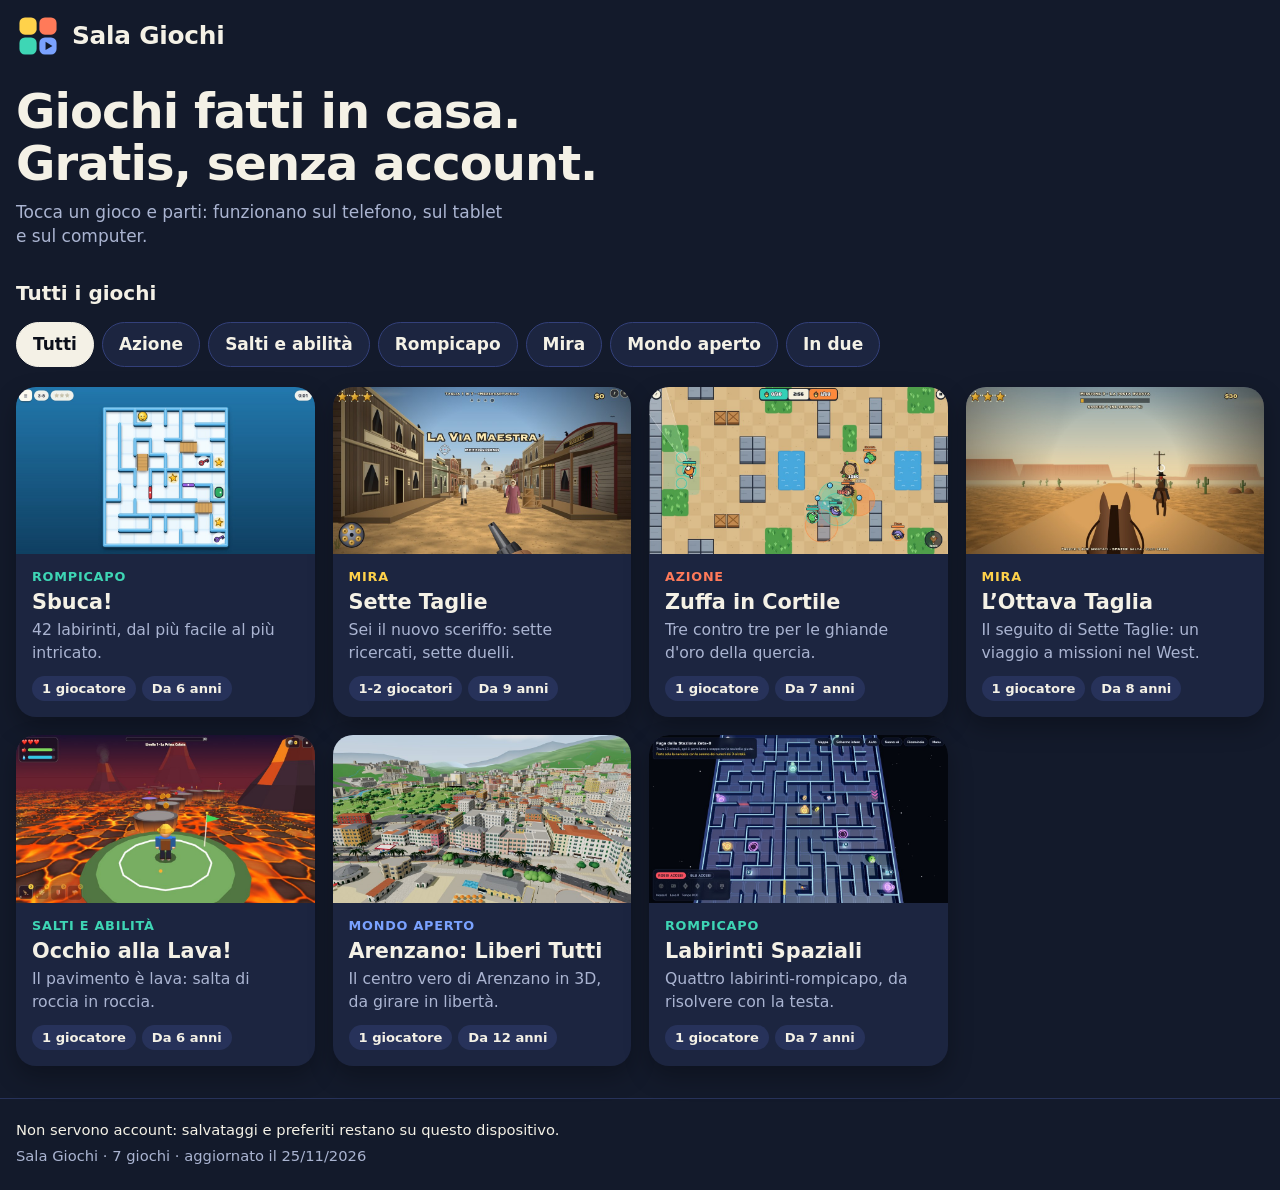
==== commit 7b93c496: "L'Ottava Taglia: capitoli 3-6" ====
--- a/index.html
+++ b/index.html
@@ -72,7 +72,7 @@
       </a>
       <a class="carta" href="giochi/ottava-taglia/" data-id="ottava-taglia" data-cat="mira">
         <span class="cop"><img src="giochi/ottava-taglia/copertina.jpg" alt="" width="960" height="540" loading="lazy"><span class="pref" aria-hidden="true"><svg viewBox="0 0 24 24" width="18" height="18"><path fill="currentColor" d="M12 20.5s-7.5-4.6-7.5-10.2A4.3 4.3 0 0 1 12 7.6a4.3 4.3 0 0 1 7.5 2.7c0 5.6-7.5 10.2-7.5 10.2z"/></svg></span></span>
-        <span class="corpo"><span class="cat">Mira</span><strong class="tit">L’Ottava Taglia</strong><span class="breve">Il seguito di Sette Taglie: un viaggio a missioni nel West.</span><span class="segni"><span>1 giocatore</span><span>Da 9 anni</span></span></span>
+        <span class="corpo"><span class="cat">Mira</span><strong class="tit">L’Ottava Taglia</strong><span class="breve">Il seguito di Sette Taglie: un viaggio a missioni nel West.</span><span class="segni"><span>1 giocatore</span><span>Da 8 anni</span></span></span>
       </a>
       <a class="carta" href="giochi/occhio-alla-lava/" data-id="occhio-alla-lava" data-cat="abilita">
         <span class="cop"><img src="giochi/occhio-alla-lava/copertina.jpg" alt="" width="960" height="540" loading="lazy"><span class="pref" aria-hidden="true"><svg viewBox="0 0 24 24" width="18" height="18"><path fill="currentColor" d="M12 20.5s-7.5-4.6-7.5-10.2A4.3 4.3 0 0 1 12 7.6a4.3 4.3 0 0 1 7.5 2.7c0 5.6-7.5 10.2-7.5 10.2z"/></svg></span></span>
@@ -123,7 +123,7 @@
 
 <div class="avviso" id="avviso" role="status" hidden></div>
 
-<script id="dati" type="application/json">{"categorie": [{"id": "azione", "nome": "Azione"}, {"id": "abilita", "nome": "Salti e abilità"}, {"id": "rompicapo", "nome": "Rompicapo"}, {"id": "mira", "nome": "Mira"}, {"id": "mondo-aperto", "nome": "Mondo aperto"}], "giochi": [{"id": "sbuca", "titolo": "Sbuca!", "categoria": "rompicapo", "categoriaNome": "Rompicapo", "breve": "42 labirinti, dal più facile al più intricato.", "descrizione": "Porta la faccina fuori dal labirinto. Si comincia con quattro caselle e si arriva a labirinti a più piani: ogni mondo aggiunge una cosa nuova. Prima le chiavi colorate, poi le strade che passano una sopra l'altra, i portali, i buchi neri che si aprono e si chiudono, gli ascensori. In ogni livello ci sono tre stelline da prendere, e il gran finale ha sei porte e tre indizi per capire qual è quella buona.", "come": ["Appoggia un dito e trascinalo dove vuoi andare, oppure usa le frecce.", "Arriva alla porta verde. Le tre stelline non sono obbligatorie, ma valgono punti.", "Ogni porta colorata vuole la chiave del suo colore, e puoi portarne una sola alla volta.", "Il tuo nome, le stelline e i punti restano salvati: puoi riprendere quando vuoi."], "segni": ["1 giocatore", "Da 6 anni", "Più giocatori a turno, ognuno con il suo nome e la sua classifica", "Tocco", "Tastiera"], "nota": "", "inDue": false, "pagina": "giochi/sbuca/", "copertina": "giochi/sbuca/copertina.jpg"}, {"id": "sette-taglie", "titolo": "Sette Taglie", "categoria": "mira", "categoriaNome": "Mira", "breve": "Sei il nuovo sceriffo: sette ricercati, sette duelli.", "descrizione": "Sei il nuovo sceriffo di Valpolvere. Sette ricercati in sette posti diversi: la via maestra, il saloon, il camposanto, la banca, un treno in corsa, la miniera e il paese sotto il temporale. In fondo a ogni via c'è il duello, e ogni ricercato ha il suo trucco. Con le taglie fai la spesa all'emporio.", "come": ["Mira e spara: nel tamburo ci sono sei colpi, poi si ricarica.", "Il cerchio sopra un bandito è il tempo che gli resta per spararti.", "Mani alzate vuol dire cittadino: non sparare.", "Nel duello aspetta la campana. Se colpisci la mano con la pistola lo prendi vivo e incassi la taglia intera."], "segni": ["1-2 giocatori", "Da 9 anni", "Sfida a due sullo stesso telefono", "Telefono in orizzontale", "Tocco", "Mouse"], "nota": "", "inDue": true, "pagina": "giochi/sette-taglie/", "copertina": "giochi/sette-taglie/copertina.jpg"}, {"id": "zuffa-in-cortile", "titolo": "Zuffa in Cortile", "categoria": "azione", "categoriaNome": "Azione", "breve": "Tre contro tre per le ghiande d'oro della quercia.", "descrizione": "Scegli tra volpe, riccio, rana e gufo e scendi in cortile. La quercia al centro sputa ghiande d'oro: vince la squadra che ne tiene 10 per 15 secondi. Chi va al tappeto le perde tutte.", "come": ["Raccogli le ghiande d'oro e resta in piedi: se vai al tappeto le perdi tutte.", "Hai tre colpi che si ricaricano e una mossa speciale.", "Nell'erba alta gli avversari non ti vedono."], "segni": ["1 giocatore", "Da 7 anni", "Tocco", "Tastiera e mouse"], "nota": "", "inDue": false, "pagina": "giochi/zuffa-in-cortile/", "copertina": "giochi/zuffa-in-cortile/copertina.jpg"}, {"id": "ottava-taglia", "titolo": "L’Ottava Taglia", "categoria": "mira", "categoriaNome": "Mira", "breve": "Il seguito di Sette Taglie: un viaggio a missioni nel West.", "descrizione": "Hai preso i sette, ma qualcuno li pagava: è l’ottava taglia, e nessuno sa chi sia. Un viaggio a missioni, ognuna diversa: parla e gioca a carte al saloon, riprendi i cavalli di notte col lazo, cavalca nel deserto, batti il telegrafo in alfabeto Morse, affronta il Contabile. A ogni capitolo il ritratto si completa di un pezzo. Capitolo 1 di 6.", "come": ["Sulla mappa scegli la missione: ognuna si gioca in modo diverso e te lo dice all’inizio.", "Al tavolo da gioco guarda bene le carte: in un mazzo ce n’è una sola di ognuna.", "Di notte avanza solo quando la guardia è girata.", "Nel duello colpisci la mano con la pistola: i vivi parlano, i morti no."], "segni": ["1 giocatore", "Da 9 anni", "Telefono in orizzontale", "Tocco", "Mouse"], "nota": "Al saloon si beve salsapariglia e si punta a fagioli.", "inDue": false, "pagina": "giochi/ottava-taglia/", "copertina": "giochi/ottava-taglia/copertina.jpg"}, {"id": "occhio-alla-lava", "titolo": "Occhio alla Lava!", "categoria": "abilita", "categoriaNome": "Salti e abilità", "breve": "Il pavimento è lava: salta di roccia in roccia.", "descrizione": "Il pavimento è lava e l'unica strada sono le rocce: ferme, mobili e che franano. Schiva i vulcani che eruttano, trova la chiave, apri la cassaforte e raggiungi il portone del livello dopo. Con le monete fai la spesa in bottega: molle, scudo, calamita, cappelli.", "come": ["Salta sulle rocce senza toccare la lava: hai 3 cuori.", "Mangia e bevi lungo la strada per non restare senza forze.", "Prendi la chiave, apri la cassaforte e arriva al portone.", "Un anello ti mostra dove atterri: bianco sulla roccia, rosso sulla lava."], "segni": ["1 giocatore", "Da 6 anni", "Tocco", "Tastiera"], "nota": "", "inDue": false, "pagina": "giochi/occhio-alla-lava/", "copertina": "giochi/occhio-alla-lava/copertina.jpg"}, {"id": "arenzano-liberi-tutti", "titolo": "Arenzano: Liberi Tutti", "categoria": "mondo-aperto", "categoriaNome": "Mondo aperto", "breve": "Il centro vero di Arenzano in 3D, da girare in libertà.", "descrizione": "Un gioco di strada nel centro vero di Arenzano: palazzi, vie con il loro nome, negozi, stazione, lungomare e porto presi da dati reali. Passeggi, compri, ti alleni in palestra, fai consegne. Oppure ti metti nei guai e scappi dai carabinieri. In treno si va a Cogoleto e a Genova.", "come": ["Gira per la città a piedi, in auto o in scooter.", "Entra nei negozi e nei luoghi con l'insegna per vedere cosa si può fare.", "Se ti metti nei guai salgono le stelle e arrivano i carabinieri.", "Lo scopo, per chi ne vuole uno: comprare casa in agenzia."], "segni": ["1 giocatore", "Da 12 anni", "Telefono in orizzontale", "Tocco", "Tastiera e mouse"], "nota": "Grafica in 3D: serve un telefono, un tablet o un computer recente e la connessione al primo avvio.", "inDue": false, "pagina": "giochi/arenzano-liberi-tutti/", "copertina": "giochi/arenzano-liberi-tutti/copertina.jpg"}, {"id": "labirinti-spaziali", "titolo": "Labirinti Spaziali", "categoria": "rompicapo", "categoriaNome": "Rompicapo", "breve": "Quattro labirinti-rompicapo, da risolvere con la testa.", "descrizione": "Tre missioni nello spazio in 3D (la fuga dalla Stazione Zeta-8, il pianeta ghiacciato Kryos e il Labirinto del Tempo) e un quarto labirinto disegnato a matita su un foglio: il Labirinto delle Sei Porte. Non basta trovare l'uscita: ci sono teletrasporti, leve, laser, laghi di ghiaccio su cui si scivola, cabine che portano nel passato e nel futuro, porte che si aprono con un indovinello, gallerie e portali. Ogni labirinto ha il suo enigma.", "come": ["Muoviti nel labirinto e raccogli quello che trovi: finisce nello zaino.", "Usa teletrasporti, leve e cabine del tempo quando ci sei sopra.", "Nel Labirinto delle Sei Porte spingi contro una porta: ti fa un indovinello.", "Guarda la mappa per capire dove sei e cosa ti manca.", "Leggi bene gli indizi: servono per l'enigma di ogni labirinto."], "segni": ["1 giocatore", "Da 7 anni", "Tocco", "Tastiera"], "nota": "", "inDue": false, "pagina": "giochi/labirinti-spaziali/", "copertina": "giochi/labirinti-spaziali/copertina.jpg"}]}</script>
+<script id="dati" type="application/json">{"categorie": [{"id": "azione", "nome": "Azione"}, {"id": "abilita", "nome": "Salti e abilità"}, {"id": "rompicapo", "nome": "Rompicapo"}, {"id": "mira", "nome": "Mira"}, {"id": "mondo-aperto", "nome": "Mondo aperto"}], "giochi": [{"id": "sbuca", "titolo": "Sbuca!", "categoria": "rompicapo", "categoriaNome": "Rompicapo", "breve": "42 labirinti, dal più facile al più intricato.", "descrizione": "Porta la faccina fuori dal labirinto. Si comincia con quattro caselle e si arriva a labirinti a più piani: ogni mondo aggiunge una cosa nuova. Prima le chiavi colorate, poi le strade che passano una sopra l'altra, i portali, i buchi neri che si aprono e si chiudono, gli ascensori. In ogni livello ci sono tre stelline da prendere, e il gran finale ha sei porte e tre indizi per capire qual è quella buona.", "come": ["Appoggia un dito e trascinalo dove vuoi andare, oppure usa le frecce.", "Arriva alla porta verde. Le tre stelline non sono obbligatorie, ma valgono punti.", "Ogni porta colorata vuole la chiave del suo colore, e puoi portarne una sola alla volta.", "Il tuo nome, le stelline e i punti restano salvati: puoi riprendere quando vuoi."], "segni": ["1 giocatore", "Da 6 anni", "Più giocatori a turno, ognuno con il suo nome e la sua classifica", "Tocco", "Tastiera"], "nota": "", "inDue": false, "pagina": "giochi/sbuca/", "copertina": "giochi/sbuca/copertina.jpg"}, {"id": "sette-taglie", "titolo": "Sette Taglie", "categoria": "mira", "categoriaNome": "Mira", "breve": "Sei il nuovo sceriffo: sette ricercati, sette duelli.", "descrizione": "Sei il nuovo sceriffo di Valpolvere. Sette ricercati in sette posti diversi: la via maestra, il saloon, il camposanto, la banca, un treno in corsa, la miniera e il paese sotto il temporale. In fondo a ogni via c'è il duello, e ogni ricercato ha il suo trucco. Con le taglie fai la spesa all'emporio.", "come": ["Mira e spara: nel tamburo ci sono sei colpi, poi si ricarica.", "Il cerchio sopra un bandito è il tempo che gli resta per spararti.", "Mani alzate vuol dire cittadino: non sparare.", "Nel duello aspetta la campana. Se colpisci la mano con la pistola lo prendi vivo e incassi la taglia intera."], "segni": ["1-2 giocatori", "Da 9 anni", "Sfida a due sullo stesso telefono", "Telefono in orizzontale", "Tocco", "Mouse"], "nota": "", "inDue": true, "pagina": "giochi/sette-taglie/", "copertina": "giochi/sette-taglie/copertina.jpg"}, {"id": "zuffa-in-cortile", "titolo": "Zuffa in Cortile", "categoria": "azione", "categoriaNome": "Azione", "breve": "Tre contro tre per le ghiande d'oro della quercia.", "descrizione": "Scegli tra volpe, riccio, rana e gufo e scendi in cortile. La quercia al centro sputa ghiande d'oro: vince la squadra che ne tiene 10 per 15 secondi. Chi va al tappeto le perde tutte.", "come": ["Raccogli le ghiande d'oro e resta in piedi: se vai al tappeto le perdi tutte.", "Hai tre colpi che si ricaricano e una mossa speciale.", "Nell'erba alta gli avversari non ti vedono."], "segni": ["1 giocatore", "Da 7 anni", "Tocco", "Tastiera e mouse"], "nota": "", "inDue": false, "pagina": "giochi/zuffa-in-cortile/", "copertina": "giochi/zuffa-in-cortile/copertina.jpg"}, {"id": "ottava-taglia", "titolo": "L’Ottava Taglia", "categoria": "mira", "categoriaNome": "Mira", "breve": "Il seguito di Sette Taglie: un viaggio a missioni nel West.", "descrizione": "Hai preso i sette, ma qualcuno li pagava: è l’ottava taglia, e nessuno sa chi sia. Sei capitoli e trenta missioni, una diversa dall’altra: carte al saloon, cavalli di notte, telegrafo, rapide, slitta nella valanga, orso da calmare con l’armonica, rodeo, treno, mandria, messaggi in cifra, mongolfiera, miniera, specchi, cannone, labirinto. Con il cane Briciola, gli indovinelli, le medaglie e un album di curiosità vere. Alla fine si scopre chi è.", "come": ["Sulla mappa scegli la missione: ognuna si gioca in modo diverso e te lo dice all’inizio.", "Negli enigmi puoi chiedere aiuto a Briciola, ma così perdi la medaglia d’oro.", "Se una missione è troppo difficile, al terzo tentativo diventa un po’ più facile.", "Nel duello colpisci la mano con la pistola: i vivi parlano, i morti no."], "segni": ["1 giocatore", "Da 8 anni", "Telefono in orizzontale", "Tocco", "Mouse"], "nota": "Al saloon si beve salsapariglia e si punta a fagioli.", "inDue": false, "pagina": "giochi/ottava-taglia/", "copertina": "giochi/ottava-taglia/copertina.jpg"}, {"id": "occhio-alla-lava", "titolo": "Occhio alla Lava!", "categoria": "abilita", "categoriaNome": "Salti e abilità", "breve": "Il pavimento è lava: salta di roccia in roccia.", "descrizione": "Il pavimento è lava e l'unica strada sono le rocce: ferme, mobili e che franano. Schiva i vulcani che eruttano, trova la chiave, apri la cassaforte e raggiungi il portone del livello dopo. Con le monete fai la spesa in bottega: molle, scudo, calamita, cappelli.", "come": ["Salta sulle rocce senza toccare la lava: hai 3 cuori.", "Mangia e bevi lungo la strada per non restare senza forze.", "Prendi la chiave, apri la cassaforte e arriva al portone.", "Un anello ti mostra dove atterri: bianco sulla roccia, rosso sulla lava."], "segni": ["1 giocatore", "Da 6 anni", "Tocco", "Tastiera"], "nota": "", "inDue": false, "pagina": "giochi/occhio-alla-lava/", "copertina": "giochi/occhio-alla-lava/copertina.jpg"}, {"id": "arenzano-liberi-tutti", "titolo": "Arenzano: Liberi Tutti", "categoria": "mondo-aperto", "categoriaNome": "Mondo aperto", "breve": "Il centro vero di Arenzano in 3D, da girare in libertà.", "descrizione": "Un gioco di strada nel centro vero di Arenzano: palazzi, vie con il loro nome, negozi, stazione, lungomare e porto presi da dati reali. Passeggi, compri, ti alleni in palestra, fai consegne. Oppure ti metti nei guai e scappi dai carabinieri. In treno si va a Cogoleto e a Genova.", "come": ["Gira per la città a piedi, in auto o in scooter.", "Entra nei negozi e nei luoghi con l'insegna per vedere cosa si può fare.", "Se ti metti nei guai salgono le stelle e arrivano i carabinieri.", "Lo scopo, per chi ne vuole uno: comprare casa in agenzia."], "segni": ["1 giocatore", "Da 12 anni", "Telefono in orizzontale", "Tocco", "Tastiera e mouse"], "nota": "Grafica in 3D: serve un telefono, un tablet o un computer recente e la connessione al primo avvio.", "inDue": false, "pagina": "giochi/arenzano-liberi-tutti/", "copertina": "giochi/arenzano-liberi-tutti/copertina.jpg"}, {"id": "labirinti-spaziali", "titolo": "Labirinti Spaziali", "categoria": "rompicapo", "categoriaNome": "Rompicapo", "breve": "Quattro labirinti-rompicapo, da risolvere con la testa.", "descrizione": "Tre missioni nello spazio in 3D (la fuga dalla Stazione Zeta-8, il pianeta ghiacciato Kryos e il Labirinto del Tempo) e un quarto labirinto disegnato a matita su un foglio: il Labirinto delle Sei Porte. Non basta trovare l'uscita: ci sono teletrasporti, leve, laser, laghi di ghiaccio su cui si scivola, cabine che portano nel passato e nel futuro, porte che si aprono con un indovinello, gallerie e portali. Ogni labirinto ha il suo enigma.", "come": ["Muoviti nel labirinto e raccogli quello che trovi: finisce nello zaino.", "Usa teletrasporti, leve e cabine del tempo quando ci sei sopra.", "Nel Labirinto delle Sei Porte spingi contro una porta: ti fa un indovinello.", "Guarda la mappa per capire dove sei e cosa ti manca.", "Leggi bene gli indizi: servono per l'enigma di ogni labirinto."], "segni": ["1 giocatore", "Da 7 anni", "Tocco", "Tastiera"], "nota": "", "inDue": false, "pagina": "giochi/labirinti-spaziali/", "copertina": "giochi/labirinti-spaziali/copertina.jpg"}]}</script>
 <script src="catalogo.js" defer></script>
 </body>
 </html>
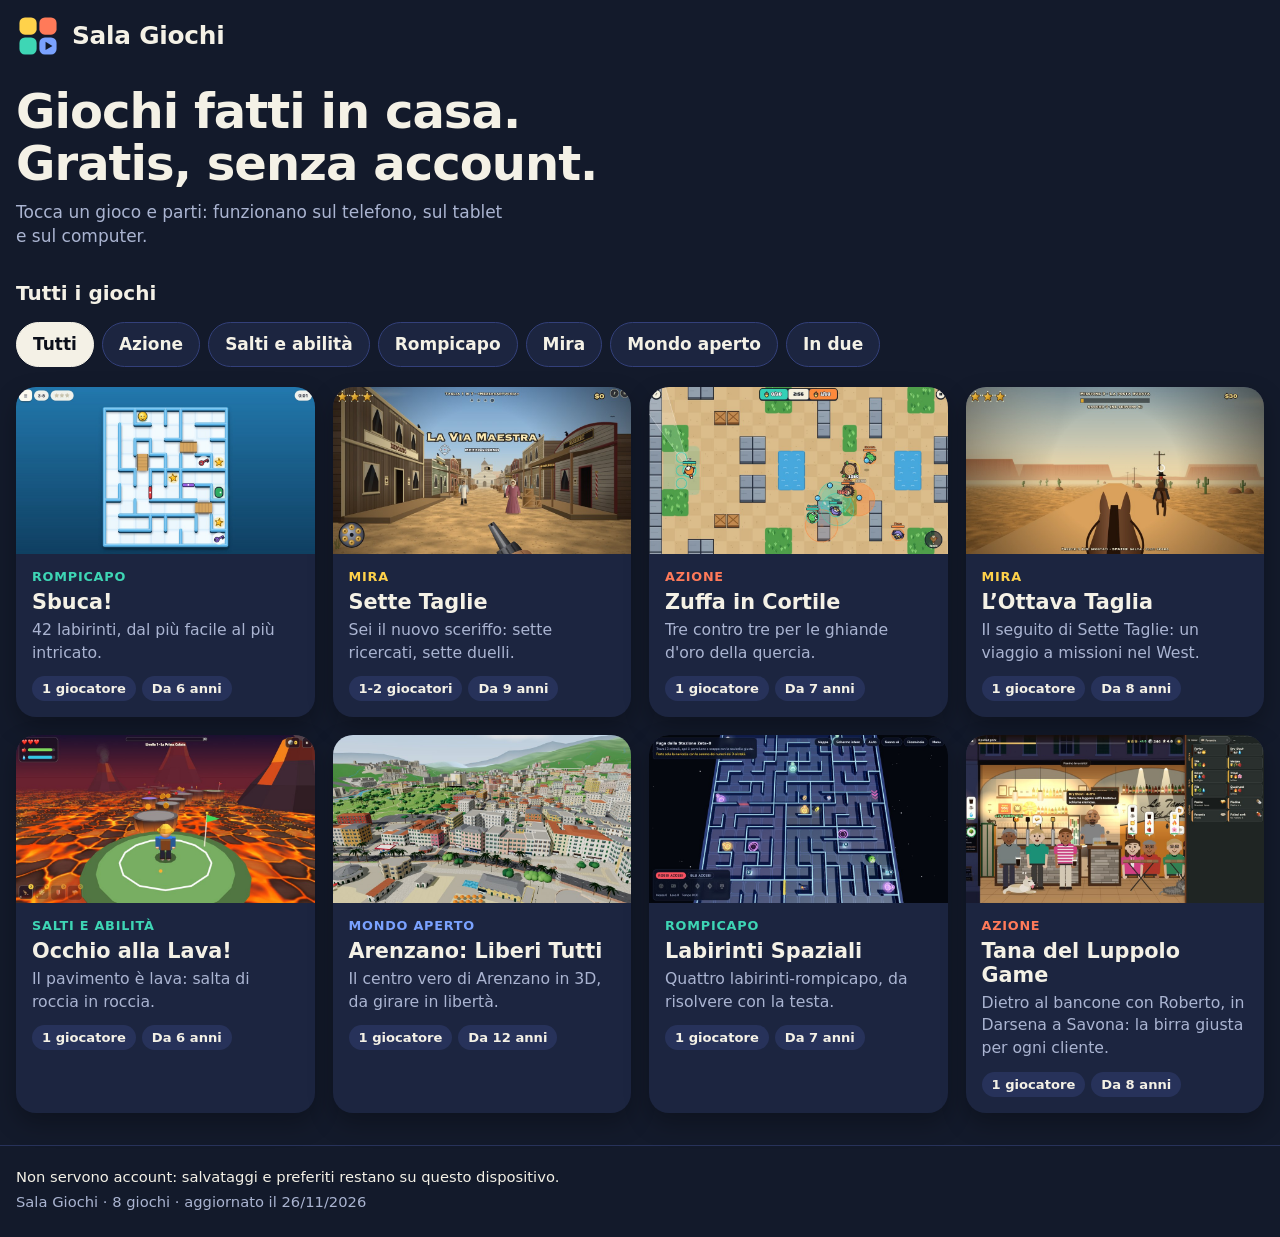
==== commit f1bc7962: "Nuovo gioco: Tana del Luppolo Game" ====
--- a/index.html
+++ b/index.html
@@ -86,6 +86,10 @@
         <span class="cop"><img src="giochi/labirinti-spaziali/copertina.jpg" alt="" width="960" height="540" loading="lazy"><span class="pref" aria-hidden="true"><svg viewBox="0 0 24 24" width="18" height="18"><path fill="currentColor" d="M12 20.5s-7.5-4.6-7.5-10.2A4.3 4.3 0 0 1 12 7.6a4.3 4.3 0 0 1 7.5 2.7c0 5.6-7.5 10.2-7.5 10.2z"/></svg></span></span>
         <span class="corpo"><span class="cat">Rompicapo</span><strong class="tit">Labirinti Spaziali</strong><span class="breve">Quattro labirinti-rompicapo, da risolvere con la testa.</span><span class="segni"><span>1 giocatore</span><span>Da 7 anni</span></span></span>
       </a>
+      <a class="carta" href="giochi/tana-del-luppolo/" data-id="tana-del-luppolo" data-cat="azione">
+        <span class="cop"><img src="giochi/tana-del-luppolo/copertina.jpg" alt="" width="960" height="540" loading="lazy"><span class="pref" aria-hidden="true"><svg viewBox="0 0 24 24" width="18" height="18"><path fill="currentColor" d="M12 20.5s-7.5-4.6-7.5-10.2A4.3 4.3 0 0 1 12 7.6a4.3 4.3 0 0 1 7.5 2.7c0 5.6-7.5 10.2-7.5 10.2z"/></svg></span></span>
+        <span class="corpo"><span class="cat">Azione</span><strong class="tit">Tana del Luppolo Game</strong><span class="breve">Dietro al bancone con Roberto, in Darsena a Savona: la birra giusta per ogni cliente.</span><span class="segni"><span>1 giocatore</span><span>Da 8 anni</span></span></span>
+      </a>
     </div>
     <p class="vuoto" id="vuoto" hidden>Qui non c'è ancora niente. Prova un altro tipo di gioco.</p>
   </section>
@@ -93,7 +97,7 @@
 
 <footer class="piede">
   <p>Non servono account: salvataggi e preferiti restano su questo dispositivo.</p>
-  <p class="tenue">Sala Giochi · 7 giochi · aggiornato il 25/11/2026</p>
+  <p class="tenue">Sala Giochi · 8 giochi · aggiornato il 26/11/2026</p>
 </footer>
 
 <dialog class="scheda" id="scheda" aria-labelledby="s-tit">
@@ -123,7 +127,7 @@
 
 <div class="avviso" id="avviso" role="status" hidden></div>
 
-<script id="dati" type="application/json">{"categorie": [{"id": "azione", "nome": "Azione"}, {"id": "abilita", "nome": "Salti e abilità"}, {"id": "rompicapo", "nome": "Rompicapo"}, {"id": "mira", "nome": "Mira"}, {"id": "mondo-aperto", "nome": "Mondo aperto"}], "giochi": [{"id": "sbuca", "titolo": "Sbuca!", "categoria": "rompicapo", "categoriaNome": "Rompicapo", "breve": "42 labirinti, dal più facile al più intricato.", "descrizione": "Porta la faccina fuori dal labirinto. Si comincia con quattro caselle e si arriva a labirinti a più piani: ogni mondo aggiunge una cosa nuova. Prima le chiavi colorate, poi le strade che passano una sopra l'altra, i portali, i buchi neri che si aprono e si chiudono, gli ascensori. In ogni livello ci sono tre stelline da prendere, e il gran finale ha sei porte e tre indizi per capire qual è quella buona.", "come": ["Appoggia un dito e trascinalo dove vuoi andare, oppure usa le frecce.", "Arriva alla porta verde. Le tre stelline non sono obbligatorie, ma valgono punti.", "Ogni porta colorata vuole la chiave del suo colore, e puoi portarne una sola alla volta.", "Il tuo nome, le stelline e i punti restano salvati: puoi riprendere quando vuoi."], "segni": ["1 giocatore", "Da 6 anni", "Più giocatori a turno, ognuno con il suo nome e la sua classifica", "Tocco", "Tastiera"], "nota": "", "inDue": false, "pagina": "giochi/sbuca/", "copertina": "giochi/sbuca/copertina.jpg"}, {"id": "sette-taglie", "titolo": "Sette Taglie", "categoria": "mira", "categoriaNome": "Mira", "breve": "Sei il nuovo sceriffo: sette ricercati, sette duelli.", "descrizione": "Sei il nuovo sceriffo di Valpolvere. Sette ricercati in sette posti diversi: la via maestra, il saloon, il camposanto, la banca, un treno in corsa, la miniera e il paese sotto il temporale. In fondo a ogni via c'è il duello, e ogni ricercato ha il suo trucco. Con le taglie fai la spesa all'emporio.", "come": ["Mira e spara: nel tamburo ci sono sei colpi, poi si ricarica.", "Il cerchio sopra un bandito è il tempo che gli resta per spararti.", "Mani alzate vuol dire cittadino: non sparare.", "Nel duello aspetta la campana. Se colpisci la mano con la pistola lo prendi vivo e incassi la taglia intera."], "segni": ["1-2 giocatori", "Da 9 anni", "Sfida a due sullo stesso telefono", "Telefono in orizzontale", "Tocco", "Mouse"], "nota": "", "inDue": true, "pagina": "giochi/sette-taglie/", "copertina": "giochi/sette-taglie/copertina.jpg"}, {"id": "zuffa-in-cortile", "titolo": "Zuffa in Cortile", "categoria": "azione", "categoriaNome": "Azione", "breve": "Tre contro tre per le ghiande d'oro della quercia.", "descrizione": "Scegli tra volpe, riccio, rana e gufo e scendi in cortile. La quercia al centro sputa ghiande d'oro: vince la squadra che ne tiene 10 per 15 secondi. Chi va al tappeto le perde tutte.", "come": ["Raccogli le ghiande d'oro e resta in piedi: se vai al tappeto le perdi tutte.", "Hai tre colpi che si ricaricano e una mossa speciale.", "Nell'erba alta gli avversari non ti vedono."], "segni": ["1 giocatore", "Da 7 anni", "Tocco", "Tastiera e mouse"], "nota": "", "inDue": false, "pagina": "giochi/zuffa-in-cortile/", "copertina": "giochi/zuffa-in-cortile/copertina.jpg"}, {"id": "ottava-taglia", "titolo": "L’Ottava Taglia", "categoria": "mira", "categoriaNome": "Mira", "breve": "Il seguito di Sette Taglie: un viaggio a missioni nel West.", "descrizione": "Hai preso i sette, ma qualcuno li pagava: è l’ottava taglia, e nessuno sa chi sia. Sei capitoli e trenta missioni, una diversa dall’altra: carte al saloon, cavalli di notte, telegrafo, rapide, slitta nella valanga, orso da calmare con l’armonica, rodeo, treno, mandria, messaggi in cifra, mongolfiera, miniera, specchi, cannone, labirinto. Con il cane Briciola, gli indovinelli, le medaglie e un album di curiosità vere. Alla fine si scopre chi è.", "come": ["Sulla mappa scegli la missione: ognuna si gioca in modo diverso e te lo dice all’inizio.", "Negli enigmi puoi chiedere aiuto a Briciola, ma così perdi la medaglia d’oro.", "Se una missione è troppo difficile, al terzo tentativo diventa un po’ più facile.", "Nel duello colpisci la mano con la pistola: i vivi parlano, i morti no."], "segni": ["1 giocatore", "Da 8 anni", "Telefono in orizzontale", "Tocco", "Mouse"], "nota": "Al saloon si beve salsapariglia e si punta a fagioli.", "inDue": false, "pagina": "giochi/ottava-taglia/", "copertina": "giochi/ottava-taglia/copertina.jpg"}, {"id": "occhio-alla-lava", "titolo": "Occhio alla Lava!", "categoria": "abilita", "categoriaNome": "Salti e abilità", "breve": "Il pavimento è lava: salta di roccia in roccia.", "descrizione": "Il pavimento è lava e l'unica strada sono le rocce: ferme, mobili e che franano. Schiva i vulcani che eruttano, trova la chiave, apri la cassaforte e raggiungi il portone del livello dopo. Con le monete fai la spesa in bottega: molle, scudo, calamita, cappelli.", "come": ["Salta sulle rocce senza toccare la lava: hai 3 cuori.", "Mangia e bevi lungo la strada per non restare senza forze.", "Prendi la chiave, apri la cassaforte e arriva al portone.", "Un anello ti mostra dove atterri: bianco sulla roccia, rosso sulla lava."], "segni": ["1 giocatore", "Da 6 anni", "Tocco", "Tastiera"], "nota": "", "inDue": false, "pagina": "giochi/occhio-alla-lava/", "copertina": "giochi/occhio-alla-lava/copertina.jpg"}, {"id": "arenzano-liberi-tutti", "titolo": "Arenzano: Liberi Tutti", "categoria": "mondo-aperto", "categoriaNome": "Mondo aperto", "breve": "Il centro vero di Arenzano in 3D, da girare in libertà.", "descrizione": "Un gioco di strada nel centro vero di Arenzano: palazzi, vie con il loro nome, negozi, stazione, lungomare e porto presi da dati reali. Passeggi, compri, ti alleni in palestra, fai consegne. Oppure ti metti nei guai e scappi dai carabinieri. In treno si va a Cogoleto e a Genova.", "come": ["Gira per la città a piedi, in auto o in scooter.", "Entra nei negozi e nei luoghi con l'insegna per vedere cosa si può fare.", "Se ti metti nei guai salgono le stelle e arrivano i carabinieri.", "Lo scopo, per chi ne vuole uno: comprare casa in agenzia."], "segni": ["1 giocatore", "Da 12 anni", "Telefono in orizzontale", "Tocco", "Tastiera e mouse"], "nota": "Grafica in 3D: serve un telefono, un tablet o un computer recente e la connessione al primo avvio.", "inDue": false, "pagina": "giochi/arenzano-liberi-tutti/", "copertina": "giochi/arenzano-liberi-tutti/copertina.jpg"}, {"id": "labirinti-spaziali", "titolo": "Labirinti Spaziali", "categoria": "rompicapo", "categoriaNome": "Rompicapo", "breve": "Quattro labirinti-rompicapo, da risolvere con la testa.", "descrizione": "Tre missioni nello spazio in 3D (la fuga dalla Stazione Zeta-8, il pianeta ghiacciato Kryos e il Labirinto del Tempo) e un quarto labirinto disegnato a matita su un foglio: il Labirinto delle Sei Porte. Non basta trovare l'uscita: ci sono teletrasporti, leve, laser, laghi di ghiaccio su cui si scivola, cabine che portano nel passato e nel futuro, porte che si aprono con un indovinello, gallerie e portali. Ogni labirinto ha il suo enigma.", "come": ["Muoviti nel labirinto e raccogli quello che trovi: finisce nello zaino.", "Usa teletrasporti, leve e cabine del tempo quando ci sei sopra.", "Nel Labirinto delle Sei Porte spingi contro una porta: ti fa un indovinello.", "Guarda la mappa per capire dove sei e cosa ti manca.", "Leggi bene gli indizi: servono per l'enigma di ogni labirinto."], "segni": ["1 giocatore", "Da 7 anni", "Tocco", "Tastiera"], "nota": "", "inDue": false, "pagina": "giochi/labirinti-spaziali/", "copertina": "giochi/labirinti-spaziali/copertina.jpg"}]}</script>
+<script id="dati" type="application/json">{"categorie": [{"id": "azione", "nome": "Azione"}, {"id": "abilita", "nome": "Salti e abilità"}, {"id": "rompicapo", "nome": "Rompicapo"}, {"id": "mira", "nome": "Mira"}, {"id": "mondo-aperto", "nome": "Mondo aperto"}], "giochi": [{"id": "sbuca", "titolo": "Sbuca!", "categoria": "rompicapo", "categoriaNome": "Rompicapo", "breve": "42 labirinti, dal più facile al più intricato.", "descrizione": "Porta la faccina fuori dal labirinto. Si comincia con quattro caselle e si arriva a labirinti a più piani: ogni mondo aggiunge una cosa nuova. Prima le chiavi colorate, poi le strade che passano una sopra l'altra, i portali, i buchi neri che si aprono e si chiudono, gli ascensori. In ogni livello ci sono tre stelline da prendere, e il gran finale ha sei porte e tre indizi per capire qual è quella buona.", "come": ["Appoggia un dito e trascinalo dove vuoi andare, oppure usa le frecce.", "Arriva alla porta verde. Le tre stelline non sono obbligatorie, ma valgono punti.", "Ogni porta colorata vuole la chiave del suo colore, e puoi portarne una sola alla volta.", "Il tuo nome, le stelline e i punti restano salvati: puoi riprendere quando vuoi."], "segni": ["1 giocatore", "Da 6 anni", "Più giocatori a turno, ognuno con il suo nome e la sua classifica", "Tocco", "Tastiera"], "nota": "", "inDue": false, "pagina": "giochi/sbuca/", "copertina": "giochi/sbuca/copertina.jpg"}, {"id": "sette-taglie", "titolo": "Sette Taglie", "categoria": "mira", "categoriaNome": "Mira", "breve": "Sei il nuovo sceriffo: sette ricercati, sette duelli.", "descrizione": "Sei il nuovo sceriffo di Valpolvere. Sette ricercati in sette posti diversi: la via maestra, il saloon, il camposanto, la banca, un treno in corsa, la miniera e il paese sotto il temporale. In fondo a ogni via c'è il duello, e ogni ricercato ha il suo trucco. Con le taglie fai la spesa all'emporio.", "come": ["Mira e spara: nel tamburo ci sono sei colpi, poi si ricarica.", "Il cerchio sopra un bandito è il tempo che gli resta per spararti.", "Mani alzate vuol dire cittadino: non sparare.", "Nel duello aspetta la campana. Se colpisci la mano con la pistola lo prendi vivo e incassi la taglia intera."], "segni": ["1-2 giocatori", "Da 9 anni", "Sfida a due sullo stesso telefono", "Telefono in orizzontale", "Tocco", "Mouse"], "nota": "", "inDue": true, "pagina": "giochi/sette-taglie/", "copertina": "giochi/sette-taglie/copertina.jpg"}, {"id": "zuffa-in-cortile", "titolo": "Zuffa in Cortile", "categoria": "azione", "categoriaNome": "Azione", "breve": "Tre contro tre per le ghiande d'oro della quercia.", "descrizione": "Scegli tra volpe, riccio, rana e gufo e scendi in cortile. La quercia al centro sputa ghiande d'oro: vince la squadra che ne tiene 10 per 15 secondi. Chi va al tappeto le perde tutte.", "come": ["Raccogli le ghiande d'oro e resta in piedi: se vai al tappeto le perdi tutte.", "Hai tre colpi che si ricaricano e una mossa speciale.", "Nell'erba alta gli avversari non ti vedono."], "segni": ["1 giocatore", "Da 7 anni", "Tocco", "Tastiera e mouse"], "nota": "", "inDue": false, "pagina": "giochi/zuffa-in-cortile/", "copertina": "giochi/zuffa-in-cortile/copertina.jpg"}, {"id": "ottava-taglia", "titolo": "L’Ottava Taglia", "categoria": "mira", "categoriaNome": "Mira", "breve": "Il seguito di Sette Taglie: un viaggio a missioni nel West.", "descrizione": "Hai preso i sette, ma qualcuno li pagava: è l’ottava taglia, e nessuno sa chi sia. Sei capitoli e trenta missioni, una diversa dall’altra: carte al saloon, cavalli di notte, telegrafo, rapide, slitta nella valanga, orso da calmare con l’armonica, rodeo, treno, mandria, messaggi in cifra, mongolfiera, miniera, specchi, cannone, labirinto. Con il cane Briciola, gli indovinelli, le medaglie e un album di curiosità vere. Alla fine si scopre chi è.", "come": ["Sulla mappa scegli la missione: ognuna si gioca in modo diverso e te lo dice all’inizio.", "Negli enigmi puoi chiedere aiuto a Briciola, ma così perdi la medaglia d’oro.", "Se una missione è troppo difficile, al terzo tentativo diventa un po’ più facile.", "Nel duello colpisci la mano con la pistola: i vivi parlano, i morti no."], "segni": ["1 giocatore", "Da 8 anni", "Telefono in orizzontale", "Tocco", "Mouse"], "nota": "Al saloon si beve salsapariglia e si punta a fagioli.", "inDue": false, "pagina": "giochi/ottava-taglia/", "copertina": "giochi/ottava-taglia/copertina.jpg"}, {"id": "occhio-alla-lava", "titolo": "Occhio alla Lava!", "categoria": "abilita", "categoriaNome": "Salti e abilità", "breve": "Il pavimento è lava: salta di roccia in roccia.", "descrizione": "Il pavimento è lava e l'unica strada sono le rocce: ferme, mobili e che franano. Schiva i vulcani che eruttano, trova la chiave, apri la cassaforte e raggiungi il portone del livello dopo. Con le monete fai la spesa in bottega: molle, scudo, calamita, cappelli.", "come": ["Salta sulle rocce senza toccare la lava: hai 3 cuori.", "Mangia e bevi lungo la strada per non restare senza forze.", "Prendi la chiave, apri la cassaforte e arriva al portone.", "Un anello ti mostra dove atterri: bianco sulla roccia, rosso sulla lava."], "segni": ["1 giocatore", "Da 6 anni", "Tocco", "Tastiera"], "nota": "", "inDue": false, "pagina": "giochi/occhio-alla-lava/", "copertina": "giochi/occhio-alla-lava/copertina.jpg"}, {"id": "arenzano-liberi-tutti", "titolo": "Arenzano: Liberi Tutti", "categoria": "mondo-aperto", "categoriaNome": "Mondo aperto", "breve": "Il centro vero di Arenzano in 3D, da girare in libertà.", "descrizione": "Un gioco di strada nel centro vero di Arenzano: palazzi, vie con il loro nome, negozi, stazione, lungomare e porto presi da dati reali. Passeggi, compri, ti alleni in palestra, fai consegne. Oppure ti metti nei guai e scappi dai carabinieri. In treno si va a Cogoleto e a Genova.", "come": ["Gira per la città a piedi, in auto o in scooter.", "Entra nei negozi e nei luoghi con l'insegna per vedere cosa si può fare.", "Se ti metti nei guai salgono le stelle e arrivano i carabinieri.", "Lo scopo, per chi ne vuole uno: comprare casa in agenzia."], "segni": ["1 giocatore", "Da 12 anni", "Telefono in orizzontale", "Tocco", "Tastiera e mouse"], "nota": "Grafica in 3D: serve un telefono, un tablet o un computer recente e la connessione al primo avvio.", "inDue": false, "pagina": "giochi/arenzano-liberi-tutti/", "copertina": "giochi/arenzano-liberi-tutti/copertina.jpg"}, {"id": "labirinti-spaziali", "titolo": "Labirinti Spaziali", "categoria": "rompicapo", "categoriaNome": "Rompicapo", "breve": "Quattro labirinti-rompicapo, da risolvere con la testa.", "descrizione": "Tre missioni nello spazio in 3D (la fuga dalla Stazione Zeta-8, il pianeta ghiacciato Kryos e il Labirinto del Tempo) e un quarto labirinto disegnato a matita su un foglio: il Labirinto delle Sei Porte. Non basta trovare l'uscita: ci sono teletrasporti, leve, laser, laghi di ghiaccio su cui si scivola, cabine che portano nel passato e nel futuro, porte che si aprono con un indovinello, gallerie e portali. Ogni labirinto ha il suo enigma.", "come": ["Muoviti nel labirinto e raccogli quello che trovi: finisce nello zaino.", "Usa teletrasporti, leve e cabine del tempo quando ci sei sopra.", "Nel Labirinto delle Sei Porte spingi contro una porta: ti fa un indovinello.", "Guarda la mappa per capire dove sei e cosa ti manca.", "Leggi bene gli indizi: servono per l'enigma di ogni labirinto."], "segni": ["1 giocatore", "Da 7 anni", "Tocco", "Tastiera"], "nota": "", "inDue": false, "pagina": "giochi/labirinti-spaziali/", "copertina": "giochi/labirinti-spaziali/copertina.jpg"}, {"id": "tana-del-luppolo", "titolo": "Tana del Luppolo Game", "categoria": "azione", "categoriaNome": "Azione", "breve": "Dietro al bancone con Roberto, in Darsena a Savona: la birra giusta per ogni cliente.", "descrizione": "Sei Roberto, alla Tana del Luppolo, il locale di birre artigianali in Via del Molo a Savona. I clienti arrivano dalla Darsena e chiedono a modo loro: chiara o scura, luppolata, tostata, acida, forte. Tu scegli la birra giusta dalla lavagna, la spilli tenendo premuto e Roberto la spiega a ogni cliente. Poi panini, piadine, focaccia di patate e il pulled pork, la specialità, finché dura. Blanche e Malthus, i cani di casa, calmano chi perde la pazienza. Otto serate, di giorno e di notte, un album con 23 stili di birra e una Notte infinita per i record.", "come": ["Leggi la nuvoletta del cliente: il colore del bicchiere e i simboli dei gusti.", "Tocca sulla lavagna una birra con gli stessi simboli, poi tocca il cliente per servirlo.", "Per spillare tieni premuto e lascia quando la schiuma è nella fascia verde.", "Se un cliente perde la pazienza tocca Blanche o Malthus e poi il cliente.", "Con il tasto in alto passi dal giorno alla notte quando vuoi."], "segni": ["1 giocatore", "Da 8 anni", "Tocco", "Mouse"], "nota": "Nel gioco si servono birre e si imparano gli stili: è pensato per i clienti della Tana. Le birre vere della serata le racconta Roberto, al bancone.", "inDue": false, "pagina": "giochi/tana-del-luppolo/", "copertina": "giochi/tana-del-luppolo/copertina.jpg"}]}</script>
 <script src="catalogo.js" defer></script>
 </body>
 </html>
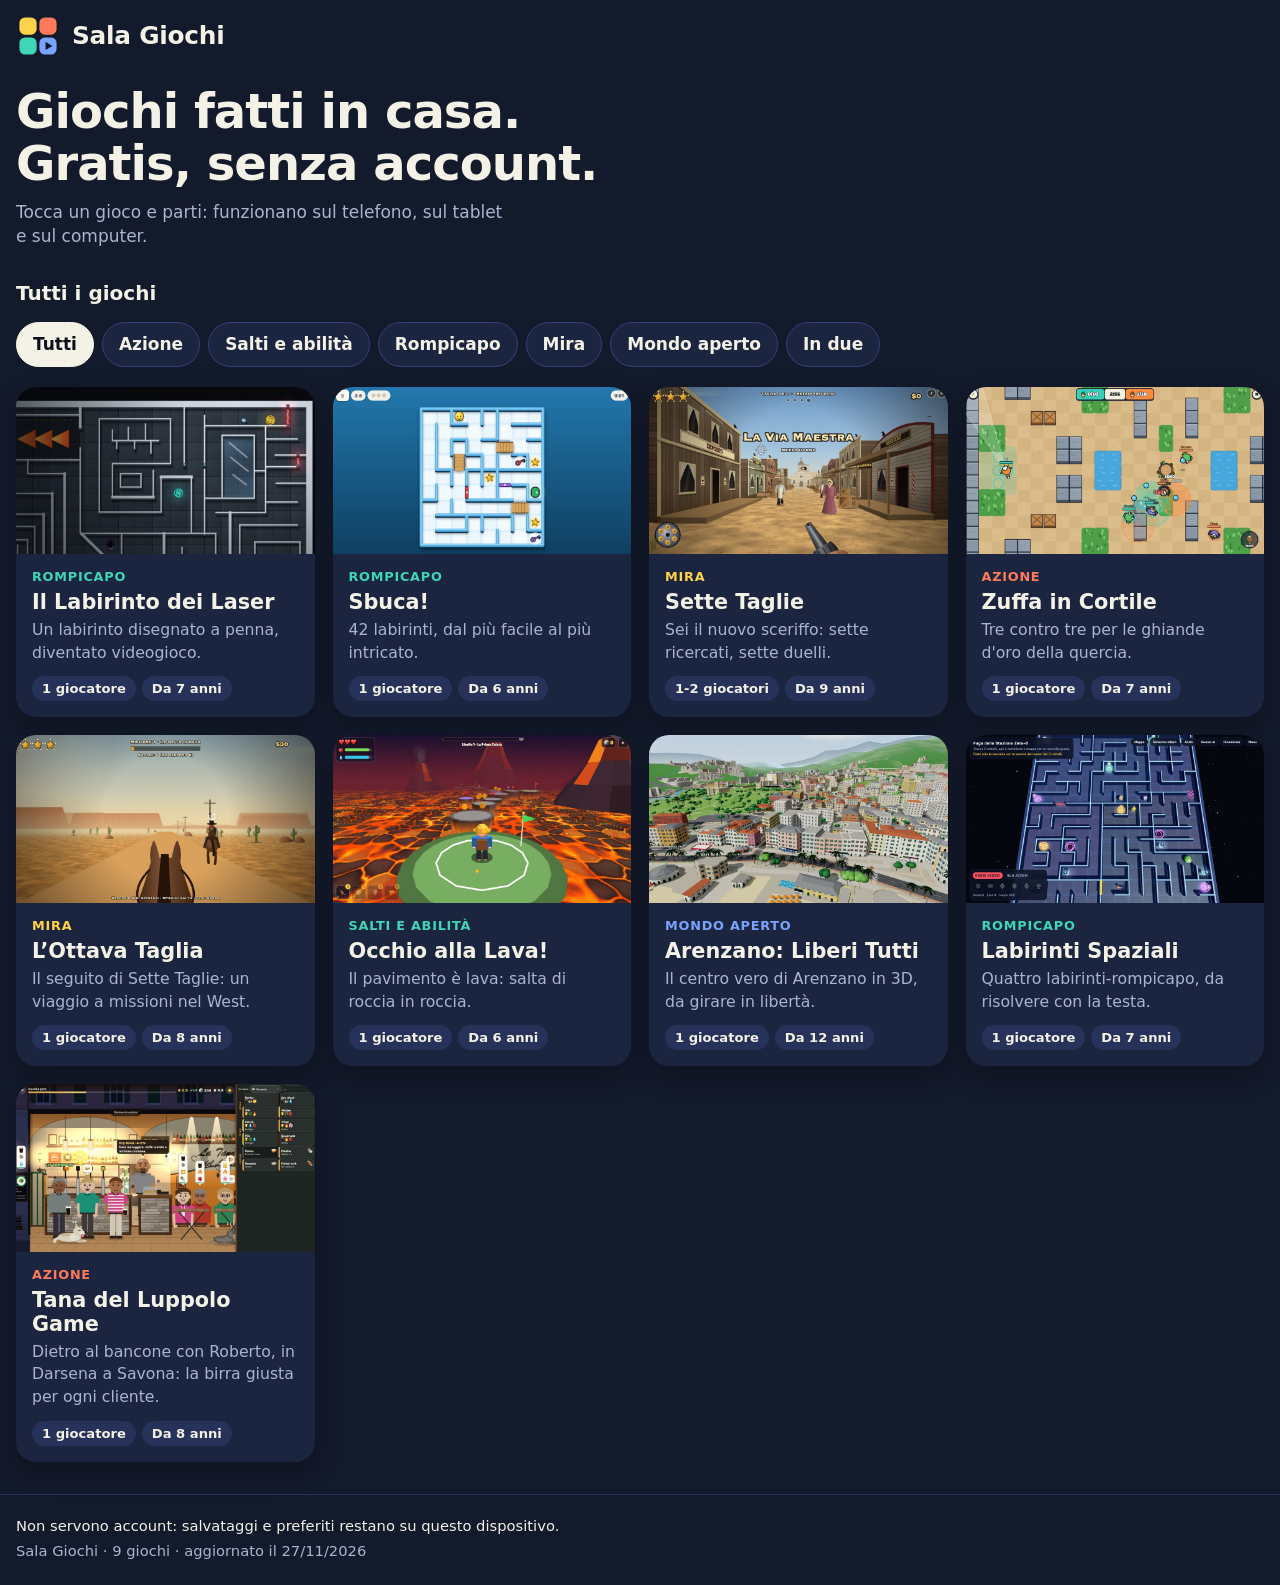
==== commit 0106c85d: "Nuovo gioco: Il Labirinto dei Laser" ====
--- a/index.html
+++ b/index.html
@@ -58,6 +58,10 @@
     <h2 id="tutti-tit">Tutti i giochi</h2>
     <div class="filtri" id="filtri" role="group" aria-label="Filtra per tipo di gioco"></div>
     <div class="griglia" id="griglia">
+      <a class="carta" href="giochi/labirinto-laser/" data-id="labirinto-laser" data-cat="rompicapo">
+        <span class="cop"><img src="giochi/labirinto-laser/copertina.jpg" alt="" width="960" height="540" loading="lazy"><span class="pref" aria-hidden="true"><svg viewBox="0 0 24 24" width="18" height="18"><path fill="currentColor" d="M12 20.5s-7.5-4.6-7.5-10.2A4.3 4.3 0 0 1 12 7.6a4.3 4.3 0 0 1 7.5 2.7c0 5.6-7.5 10.2-7.5 10.2z"/></svg></span></span>
+        <span class="corpo"><span class="cat">Rompicapo</span><strong class="tit">Il Labirinto dei Laser</strong><span class="breve">Un labirinto disegnato a penna, diventato videogioco.</span><span class="segni"><span>1 giocatore</span><span>Da 7 anni</span></span></span>
+      </a>
       <a class="carta" href="giochi/sbuca/" data-id="sbuca" data-cat="rompicapo">
         <span class="cop"><img src="giochi/sbuca/copertina.jpg" alt="" width="960" height="540" loading="lazy"><span class="pref" aria-hidden="true"><svg viewBox="0 0 24 24" width="18" height="18"><path fill="currentColor" d="M12 20.5s-7.5-4.6-7.5-10.2A4.3 4.3 0 0 1 12 7.6a4.3 4.3 0 0 1 7.5 2.7c0 5.6-7.5 10.2-7.5 10.2z"/></svg></span></span>
         <span class="corpo"><span class="cat">Rompicapo</span><strong class="tit">Sbuca!</strong><span class="breve">42 labirinti, dal più facile al più intricato.</span><span class="segni"><span>1 giocatore</span><span>Da 6 anni</span></span></span>
@@ -97,7 +101,7 @@
 
 <footer class="piede">
   <p>Non servono account: salvataggi e preferiti restano su questo dispositivo.</p>
-  <p class="tenue">Sala Giochi · 8 giochi · aggiornato il 26/11/2026</p>
+  <p class="tenue">Sala Giochi · 9 giochi · aggiornato il 27/11/2026</p>
 </footer>
 
 <dialog class="scheda" id="scheda" aria-labelledby="s-tit">
@@ -127,7 +131,7 @@
 
 <div class="avviso" id="avviso" role="status" hidden></div>
 
-<script id="dati" type="application/json">{"categorie": [{"id": "azione", "nome": "Azione"}, {"id": "abilita", "nome": "Salti e abilità"}, {"id": "rompicapo", "nome": "Rompicapo"}, {"id": "mira", "nome": "Mira"}, {"id": "mondo-aperto", "nome": "Mondo aperto"}], "giochi": [{"id": "sbuca", "titolo": "Sbuca!", "categoria": "rompicapo", "categoriaNome": "Rompicapo", "breve": "42 labirinti, dal più facile al più intricato.", "descrizione": "Porta la faccina fuori dal labirinto. Si comincia con quattro caselle e si arriva a labirinti a più piani: ogni mondo aggiunge una cosa nuova. Prima le chiavi colorate, poi le strade che passano una sopra l'altra, i portali, i buchi neri che si aprono e si chiudono, gli ascensori. In ogni livello ci sono tre stelline da prendere, e il gran finale ha sei porte e tre indizi per capire qual è quella buona.", "come": ["Appoggia un dito e trascinalo dove vuoi andare, oppure usa le frecce.", "Arriva alla porta verde. Le tre stelline non sono obbligatorie, ma valgono punti.", "Ogni porta colorata vuole la chiave del suo colore, e puoi portarne una sola alla volta.", "Il tuo nome, le stelline e i punti restano salvati: puoi riprendere quando vuoi."], "segni": ["1 giocatore", "Da 6 anni", "Più giocatori a turno, ognuno con il suo nome e la sua classifica", "Tocco", "Tastiera"], "nota": "", "inDue": false, "pagina": "giochi/sbuca/", "copertina": "giochi/sbuca/copertina.jpg"}, {"id": "sette-taglie", "titolo": "Sette Taglie", "categoria": "mira", "categoriaNome": "Mira", "breve": "Sei il nuovo sceriffo: sette ricercati, sette duelli.", "descrizione": "Sei il nuovo sceriffo di Valpolvere. Sette ricercati in sette posti diversi: la via maestra, il saloon, il camposanto, la banca, un treno in corsa, la miniera e il paese sotto il temporale. In fondo a ogni via c'è il duello, e ogni ricercato ha il suo trucco. Con le taglie fai la spesa all'emporio.", "come": ["Mira e spara: nel tamburo ci sono sei colpi, poi si ricarica.", "Il cerchio sopra un bandito è il tempo che gli resta per spararti.", "Mani alzate vuol dire cittadino: non sparare.", "Nel duello aspetta la campana. Se colpisci la mano con la pistola lo prendi vivo e incassi la taglia intera."], "segni": ["1-2 giocatori", "Da 9 anni", "Sfida a due sullo stesso telefono", "Telefono in orizzontale", "Tocco", "Mouse"], "nota": "", "inDue": true, "pagina": "giochi/sette-taglie/", "copertina": "giochi/sette-taglie/copertina.jpg"}, {"id": "zuffa-in-cortile", "titolo": "Zuffa in Cortile", "categoria": "azione", "categoriaNome": "Azione", "breve": "Tre contro tre per le ghiande d'oro della quercia.", "descrizione": "Scegli tra volpe, riccio, rana e gufo e scendi in cortile. La quercia al centro sputa ghiande d'oro: vince la squadra che ne tiene 10 per 15 secondi. Chi va al tappeto le perde tutte.", "come": ["Raccogli le ghiande d'oro e resta in piedi: se vai al tappeto le perdi tutte.", "Hai tre colpi che si ricaricano e una mossa speciale.", "Nell'erba alta gli avversari non ti vedono."], "segni": ["1 giocatore", "Da 7 anni", "Tocco", "Tastiera e mouse"], "nota": "", "inDue": false, "pagina": "giochi/zuffa-in-cortile/", "copertina": "giochi/zuffa-in-cortile/copertina.jpg"}, {"id": "ottava-taglia", "titolo": "L’Ottava Taglia", "categoria": "mira", "categoriaNome": "Mira", "breve": "Il seguito di Sette Taglie: un viaggio a missioni nel West.", "descrizione": "Hai preso i sette, ma qualcuno li pagava: è l’ottava taglia, e nessuno sa chi sia. Sei capitoli e trenta missioni, una diversa dall’altra: carte al saloon, cavalli di notte, telegrafo, rapide, slitta nella valanga, orso da calmare con l’armonica, rodeo, treno, mandria, messaggi in cifra, mongolfiera, miniera, specchi, cannone, labirinto. Con il cane Briciola, gli indovinelli, le medaglie e un album di curiosità vere. Alla fine si scopre chi è.", "come": ["Sulla mappa scegli la missione: ognuna si gioca in modo diverso e te lo dice all’inizio.", "Negli enigmi puoi chiedere aiuto a Briciola, ma così perdi la medaglia d’oro.", "Se una missione è troppo difficile, al terzo tentativo diventa un po’ più facile.", "Nel duello colpisci la mano con la pistola: i vivi parlano, i morti no."], "segni": ["1 giocatore", "Da 8 anni", "Telefono in orizzontale", "Tocco", "Mouse"], "nota": "Al saloon si beve salsapariglia e si punta a fagioli.", "inDue": false, "pagina": "giochi/ottava-taglia/", "copertina": "giochi/ottava-taglia/copertina.jpg"}, {"id": "occhio-alla-lava", "titolo": "Occhio alla Lava!", "categoria": "abilita", "categoriaNome": "Salti e abilità", "breve": "Il pavimento è lava: salta di roccia in roccia.", "descrizione": "Il pavimento è lava e l'unica strada sono le rocce: ferme, mobili e che franano. Schiva i vulcani che eruttano, trova la chiave, apri la cassaforte e raggiungi il portone del livello dopo. Con le monete fai la spesa in bottega: molle, scudo, calamita, cappelli.", "come": ["Salta sulle rocce senza toccare la lava: hai 3 cuori.", "Mangia e bevi lungo la strada per non restare senza forze.", "Prendi la chiave, apri la cassaforte e arriva al portone.", "Un anello ti mostra dove atterri: bianco sulla roccia, rosso sulla lava."], "segni": ["1 giocatore", "Da 6 anni", "Tocco", "Tastiera"], "nota": "", "inDue": false, "pagina": "giochi/occhio-alla-lava/", "copertina": "giochi/occhio-alla-lava/copertina.jpg"}, {"id": "arenzano-liberi-tutti", "titolo": "Arenzano: Liberi Tutti", "categoria": "mondo-aperto", "categoriaNome": "Mondo aperto", "breve": "Il centro vero di Arenzano in 3D, da girare in libertà.", "descrizione": "Un gioco di strada nel centro vero di Arenzano: palazzi, vie con il loro nome, negozi, stazione, lungomare e porto presi da dati reali. Passeggi, compri, ti alleni in palestra, fai consegne. Oppure ti metti nei guai e scappi dai carabinieri. In treno si va a Cogoleto e a Genova.", "come": ["Gira per la città a piedi, in auto o in scooter.", "Entra nei negozi e nei luoghi con l'insegna per vedere cosa si può fare.", "Se ti metti nei guai salgono le stelle e arrivano i carabinieri.", "Lo scopo, per chi ne vuole uno: comprare casa in agenzia."], "segni": ["1 giocatore", "Da 12 anni", "Telefono in orizzontale", "Tocco", "Tastiera e mouse"], "nota": "Grafica in 3D: serve un telefono, un tablet o un computer recente e la connessione al primo avvio.", "inDue": false, "pagina": "giochi/arenzano-liberi-tutti/", "copertina": "giochi/arenzano-liberi-tutti/copertina.jpg"}, {"id": "labirinti-spaziali", "titolo": "Labirinti Spaziali", "categoria": "rompicapo", "categoriaNome": "Rompicapo", "breve": "Quattro labirinti-rompicapo, da risolvere con la testa.", "descrizione": "Tre missioni nello spazio in 3D (la fuga dalla Stazione Zeta-8, il pianeta ghiacciato Kryos e il Labirinto del Tempo) e un quarto labirinto disegnato a matita su un foglio: il Labirinto delle Sei Porte. Non basta trovare l'uscita: ci sono teletrasporti, leve, laser, laghi di ghiaccio su cui si scivola, cabine che portano nel passato e nel futuro, porte che si aprono con un indovinello, gallerie e portali. Ogni labirinto ha il suo enigma.", "come": ["Muoviti nel labirinto e raccogli quello che trovi: finisce nello zaino.", "Usa teletrasporti, leve e cabine del tempo quando ci sei sopra.", "Nel Labirinto delle Sei Porte spingi contro una porta: ti fa un indovinello.", "Guarda la mappa per capire dove sei e cosa ti manca.", "Leggi bene gli indizi: servono per l'enigma di ogni labirinto."], "segni": ["1 giocatore", "Da 7 anni", "Tocco", "Tastiera"], "nota": "", "inDue": false, "pagina": "giochi/labirinti-spaziali/", "copertina": "giochi/labirinti-spaziali/copertina.jpg"}, {"id": "tana-del-luppolo", "titolo": "Tana del Luppolo Game", "categoria": "azione", "categoriaNome": "Azione", "breve": "Dietro al bancone con Roberto, in Darsena a Savona: la birra giusta per ogni cliente.", "descrizione": "Sei Roberto, alla Tana del Luppolo, il locale di birre artigianali in Via del Molo a Savona. I clienti arrivano dalla Darsena e chiedono a modo loro: chiara o scura, luppolata, tostata, acida, forte. Tu scegli la birra giusta dalla lavagna, la spilli tenendo premuto e Roberto la spiega a ogni cliente. Poi panini, piadine, focaccia di patate e il pulled pork, la specialità, finché dura. Blanche e Malthus, i cani di casa, calmano chi perde la pazienza. Otto serate, di giorno e di notte, un album con 23 stili di birra e una Notte infinita per i record.", "come": ["Leggi la nuvoletta del cliente: il colore del bicchiere e i simboli dei gusti.", "Tocca sulla lavagna una birra con gli stessi simboli, poi tocca il cliente per servirlo.", "Per spillare tieni premuto e lascia quando la schiuma è nella fascia verde.", "Se un cliente perde la pazienza tocca Blanche o Malthus e poi il cliente.", "Con il tasto in alto passi dal giorno alla notte quando vuoi."], "segni": ["1 giocatore", "Da 8 anni", "Tocco", "Mouse"], "nota": "Nel gioco si servono birre e si imparano gli stili: è pensato per i clienti della Tana. Le birre vere della serata le racconta Roberto, al bancone.", "inDue": false, "pagina": "giochi/tana-del-luppolo/", "copertina": "giochi/tana-del-luppolo/copertina.jpg"}]}</script>
+<script id="dati" type="application/json">{"categorie": [{"id": "azione", "nome": "Azione"}, {"id": "abilita", "nome": "Salti e abilità"}, {"id": "rompicapo", "nome": "Rompicapo"}, {"id": "mira", "nome": "Mira"}, {"id": "mondo-aperto", "nome": "Mondo aperto"}], "giochi": [{"id": "labirinto-laser", "titolo": "Il Labirinto dei Laser", "categoria": "rompicapo", "categoriaNome": "Rompicapo", "breve": "Un labirinto disegnato a penna, diventato videogioco.", "descrizione": "Un labirinto nato su un foglio a quadretti e ricalcato riga per riga. Si parte dal VIA e bisogna arrivare alla stanza con scritto FINE. In mezzo ci sono laser che sbarrano la strada, una leva che li spegne, portali che portano dove a piedi non si arriva (o in un vicolo cieco), una galleria a senso unico e buchi neri che rimandano al VIA.", "come": ["Appoggia un dito e trascinalo dove vuoi andare, oppure usa le frecce.", "I laser rossi non lasciano passare: trova la leva che li spegne.", "Ogni portale porta all'altro dello stesso colore. Non tutti portano dove serve.", "Chi finisce su un buco nero torna al VIA. Il tasto «Mappa» fa vedere tutto il labirinto."], "segni": ["1 giocatore", "Da 7 anni", "Tocco", "Tastiera"], "nota": "", "inDue": false, "pagina": "giochi/labirinto-laser/", "copertina": "giochi/labirinto-laser/copertina.jpg"}, {"id": "sbuca", "titolo": "Sbuca!", "categoria": "rompicapo", "categoriaNome": "Rompicapo", "breve": "42 labirinti, dal più facile al più intricato.", "descrizione": "Porta la faccina fuori dal labirinto. Si comincia con quattro caselle e si arriva a labirinti a più piani: ogni mondo aggiunge una cosa nuova. Prima le chiavi colorate, poi le strade che passano una sopra l'altra, i portali, i buchi neri che si aprono e si chiudono, gli ascensori. In ogni livello ci sono tre stelline da prendere, e il gran finale ha sei porte e tre indizi per capire qual è quella buona.", "come": ["Appoggia un dito e trascinalo dove vuoi andare, oppure usa le frecce.", "Arriva alla porta verde. Le tre stelline non sono obbligatorie, ma valgono punti.", "Ogni porta colorata vuole la chiave del suo colore, e puoi portarne una sola alla volta.", "Il tuo nome, le stelline e i punti restano salvati: puoi riprendere quando vuoi."], "segni": ["1 giocatore", "Da 6 anni", "Più giocatori a turno, ognuno con il suo nome e la sua classifica", "Tocco", "Tastiera"], "nota": "", "inDue": false, "pagina": "giochi/sbuca/", "copertina": "giochi/sbuca/copertina.jpg"}, {"id": "sette-taglie", "titolo": "Sette Taglie", "categoria": "mira", "categoriaNome": "Mira", "breve": "Sei il nuovo sceriffo: sette ricercati, sette duelli.", "descrizione": "Sei il nuovo sceriffo di Valpolvere. Sette ricercati in sette posti diversi: la via maestra, il saloon, il camposanto, la banca, un treno in corsa, la miniera e il paese sotto il temporale. In fondo a ogni via c'è il duello, e ogni ricercato ha il suo trucco. Con le taglie fai la spesa all'emporio.", "come": ["Mira e spara: nel tamburo ci sono sei colpi, poi si ricarica.", "Il cerchio sopra un bandito è il tempo che gli resta per spararti.", "Mani alzate vuol dire cittadino: non sparare.", "Nel duello aspetta la campana. Se colpisci la mano con la pistola lo prendi vivo e incassi la taglia intera."], "segni": ["1-2 giocatori", "Da 9 anni", "Sfida a due sullo stesso telefono", "Telefono in orizzontale", "Tocco", "Mouse"], "nota": "", "inDue": true, "pagina": "giochi/sette-taglie/", "copertina": "giochi/sette-taglie/copertina.jpg"}, {"id": "zuffa-in-cortile", "titolo": "Zuffa in Cortile", "categoria": "azione", "categoriaNome": "Azione", "breve": "Tre contro tre per le ghiande d'oro della quercia.", "descrizione": "Scegli tra volpe, riccio, rana e gufo e scendi in cortile. La quercia al centro sputa ghiande d'oro: vince la squadra che ne tiene 10 per 15 secondi. Chi va al tappeto le perde tutte.", "come": ["Raccogli le ghiande d'oro e resta in piedi: se vai al tappeto le perdi tutte.", "Hai tre colpi che si ricaricano e una mossa speciale.", "Nell'erba alta gli avversari non ti vedono."], "segni": ["1 giocatore", "Da 7 anni", "Tocco", "Tastiera e mouse"], "nota": "", "inDue": false, "pagina": "giochi/zuffa-in-cortile/", "copertina": "giochi/zuffa-in-cortile/copertina.jpg"}, {"id": "ottava-taglia", "titolo": "L’Ottava Taglia", "categoria": "mira", "categoriaNome": "Mira", "breve": "Il seguito di Sette Taglie: un viaggio a missioni nel West.", "descrizione": "Hai preso i sette, ma qualcuno li pagava: è l’ottava taglia, e nessuno sa chi sia. Sei capitoli e trenta missioni, una diversa dall’altra: carte al saloon, cavalli di notte, telegrafo, rapide, slitta nella valanga, orso da calmare con l’armonica, rodeo, treno, mandria, messaggi in cifra, mongolfiera, miniera, specchi, cannone, labirinto. Con il cane Briciola, gli indovinelli, le medaglie e un album di curiosità vere. Alla fine si scopre chi è.", "come": ["Sulla mappa scegli la missione: ognuna si gioca in modo diverso e te lo dice all’inizio.", "Negli enigmi puoi chiedere aiuto a Briciola, ma così perdi la medaglia d’oro.", "Se una missione è troppo difficile, al terzo tentativo diventa un po’ più facile.", "Nel duello colpisci la mano con la pistola: i vivi parlano, i morti no."], "segni": ["1 giocatore", "Da 8 anni", "Telefono in orizzontale", "Tocco", "Mouse"], "nota": "Al saloon si beve salsapariglia e si punta a fagioli.", "inDue": false, "pagina": "giochi/ottava-taglia/", "copertina": "giochi/ottava-taglia/copertina.jpg"}, {"id": "occhio-alla-lava", "titolo": "Occhio alla Lava!", "categoria": "abilita", "categoriaNome": "Salti e abilità", "breve": "Il pavimento è lava: salta di roccia in roccia.", "descrizione": "Il pavimento è lava e l'unica strada sono le rocce: ferme, mobili e che franano. Schiva i vulcani che eruttano, trova la chiave, apri la cassaforte e raggiungi il portone del livello dopo. Con le monete fai la spesa in bottega: molle, scudo, calamita, cappelli.", "come": ["Salta sulle rocce senza toccare la lava: hai 3 cuori.", "Mangia e bevi lungo la strada per non restare senza forze.", "Prendi la chiave, apri la cassaforte e arriva al portone.", "Un anello ti mostra dove atterri: bianco sulla roccia, rosso sulla lava."], "segni": ["1 giocatore", "Da 6 anni", "Tocco", "Tastiera"], "nota": "", "inDue": false, "pagina": "giochi/occhio-alla-lava/", "copertina": "giochi/occhio-alla-lava/copertina.jpg"}, {"id": "arenzano-liberi-tutti", "titolo": "Arenzano: Liberi Tutti", "categoria": "mondo-aperto", "categoriaNome": "Mondo aperto", "breve": "Il centro vero di Arenzano in 3D, da girare in libertà.", "descrizione": "Un gioco di strada nel centro vero di Arenzano: palazzi, vie con il loro nome, negozi, stazione, lungomare e porto presi da dati reali. Passeggi, compri, ti alleni in palestra, fai consegne. Oppure ti metti nei guai e scappi dai carabinieri. In treno si va a Cogoleto e a Genova.", "come": ["Gira per la città a piedi, in auto o in scooter.", "Entra nei negozi e nei luoghi con l'insegna per vedere cosa si può fare.", "Se ti metti nei guai salgono le stelle e arrivano i carabinieri.", "Lo scopo, per chi ne vuole uno: comprare casa in agenzia."], "segni": ["1 giocatore", "Da 12 anni", "Telefono in orizzontale", "Tocco", "Tastiera e mouse"], "nota": "Grafica in 3D: serve un telefono, un tablet o un computer recente e la connessione al primo avvio.", "inDue": false, "pagina": "giochi/arenzano-liberi-tutti/", "copertina": "giochi/arenzano-liberi-tutti/copertina.jpg"}, {"id": "labirinti-spaziali", "titolo": "Labirinti Spaziali", "categoria": "rompicapo", "categoriaNome": "Rompicapo", "breve": "Quattro labirinti-rompicapo, da risolvere con la testa.", "descrizione": "Tre missioni nello spazio in 3D (la fuga dalla Stazione Zeta-8, il pianeta ghiacciato Kryos e il Labirinto del Tempo) e un quarto labirinto disegnato a matita su un foglio: il Labirinto delle Sei Porte. Non basta trovare l'uscita: ci sono teletrasporti, leve, laser, laghi di ghiaccio su cui si scivola, cabine che portano nel passato e nel futuro, porte che si aprono con un indovinello, gallerie e portali. Ogni labirinto ha il suo enigma.", "come": ["Muoviti nel labirinto e raccogli quello che trovi: finisce nello zaino.", "Usa teletrasporti, leve e cabine del tempo quando ci sei sopra.", "Nel Labirinto delle Sei Porte spingi contro una porta: ti fa un indovinello.", "Guarda la mappa per capire dove sei e cosa ti manca.", "Leggi bene gli indizi: servono per l'enigma di ogni labirinto."], "segni": ["1 giocatore", "Da 7 anni", "Tocco", "Tastiera"], "nota": "", "inDue": false, "pagina": "giochi/labirinti-spaziali/", "copertina": "giochi/labirinti-spaziali/copertina.jpg"}, {"id": "tana-del-luppolo", "titolo": "Tana del Luppolo Game", "categoria": "azione", "categoriaNome": "Azione", "breve": "Dietro al bancone con Roberto, in Darsena a Savona: la birra giusta per ogni cliente.", "descrizione": "Sei Roberto, alla Tana del Luppolo, il locale di birre artigianali in Via del Molo a Savona. I clienti arrivano dalla Darsena e chiedono a modo loro: chiara o scura, luppolata, tostata, acida, forte. Tu scegli la birra giusta dalla lavagna, la spilli tenendo premuto e Roberto la spiega a ogni cliente. Poi panini, piadine, focaccia di patate e il pulled pork, la specialità, finché dura. Blanche e Malthus, i cani di casa, calmano chi perde la pazienza. Otto serate, di giorno e di notte, un album con 23 stili di birra e una Notte infinita per i record.", "come": ["Leggi la nuvoletta del cliente: il colore del bicchiere e i simboli dei gusti.", "Tocca sulla lavagna una birra con gli stessi simboli, poi tocca il cliente per servirlo.", "Per spillare tieni premuto e lascia quando la schiuma è nella fascia verde.", "Se un cliente perde la pazienza tocca Blanche o Malthus e poi il cliente.", "Con il tasto in alto passi dal giorno alla notte quando vuoi."], "segni": ["1 giocatore", "Da 8 anni", "Tocco", "Mouse"], "nota": "Nel gioco si servono birre e si imparano gli stili: è pensato per i clienti della Tana. Le birre vere della serata le racconta Roberto, al bancone.", "inDue": false, "pagina": "giochi/tana-del-luppolo/", "copertina": "giochi/tana-del-luppolo/copertina.jpg"}]}</script>
 <script src="catalogo.js" defer></script>
 </body>
 </html>
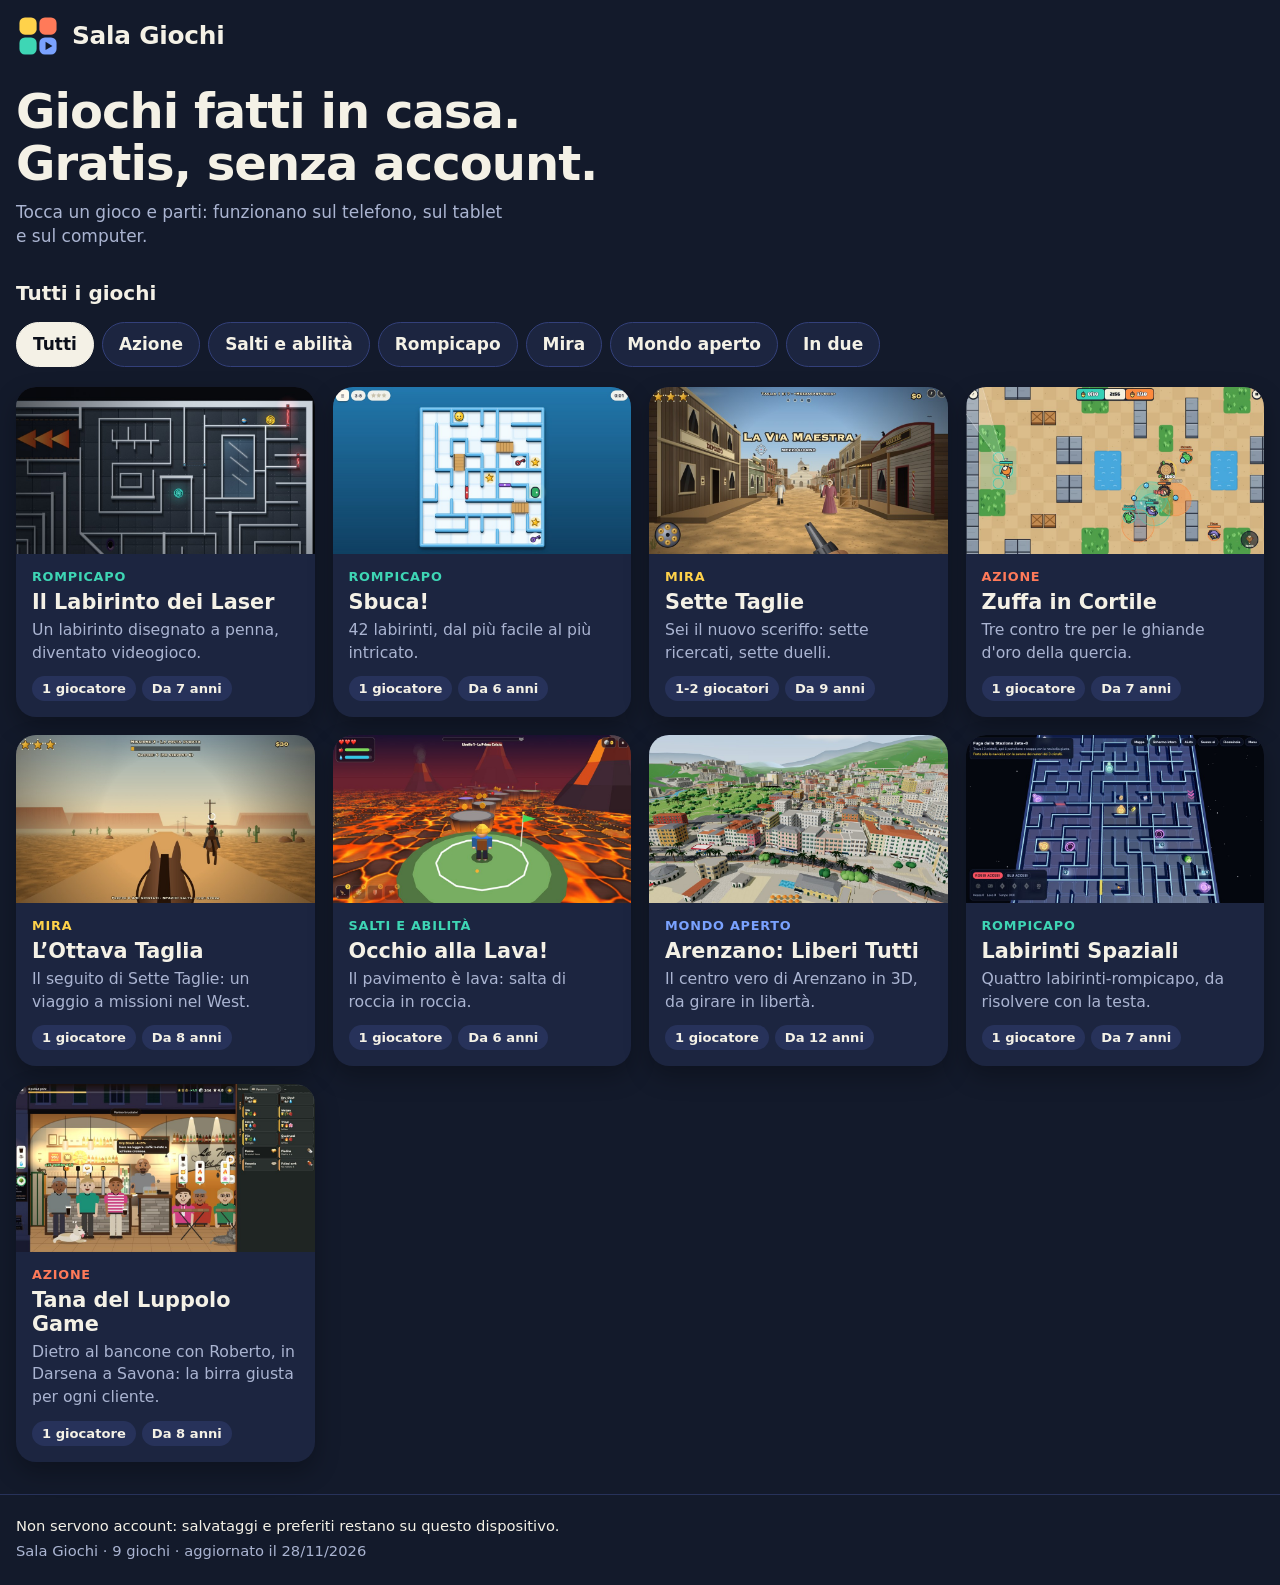
==== commit deb9c9eb: "L'Ottava Taglia: eco, versi d'ambiente e tasto Musica" ====
--- a/index.html
+++ b/index.html
@@ -101,7 +101,7 @@
 
 <footer class="piede">
   <p>Non servono account: salvataggi e preferiti restano su questo dispositivo.</p>
-  <p class="tenue">Sala Giochi · 9 giochi · aggiornato il 27/11/2026</p>
+  <p class="tenue">Sala Giochi · 9 giochi · aggiornato il 28/11/2026</p>
 </footer>
 
 <dialog class="scheda" id="scheda" aria-labelledby="s-tit">
